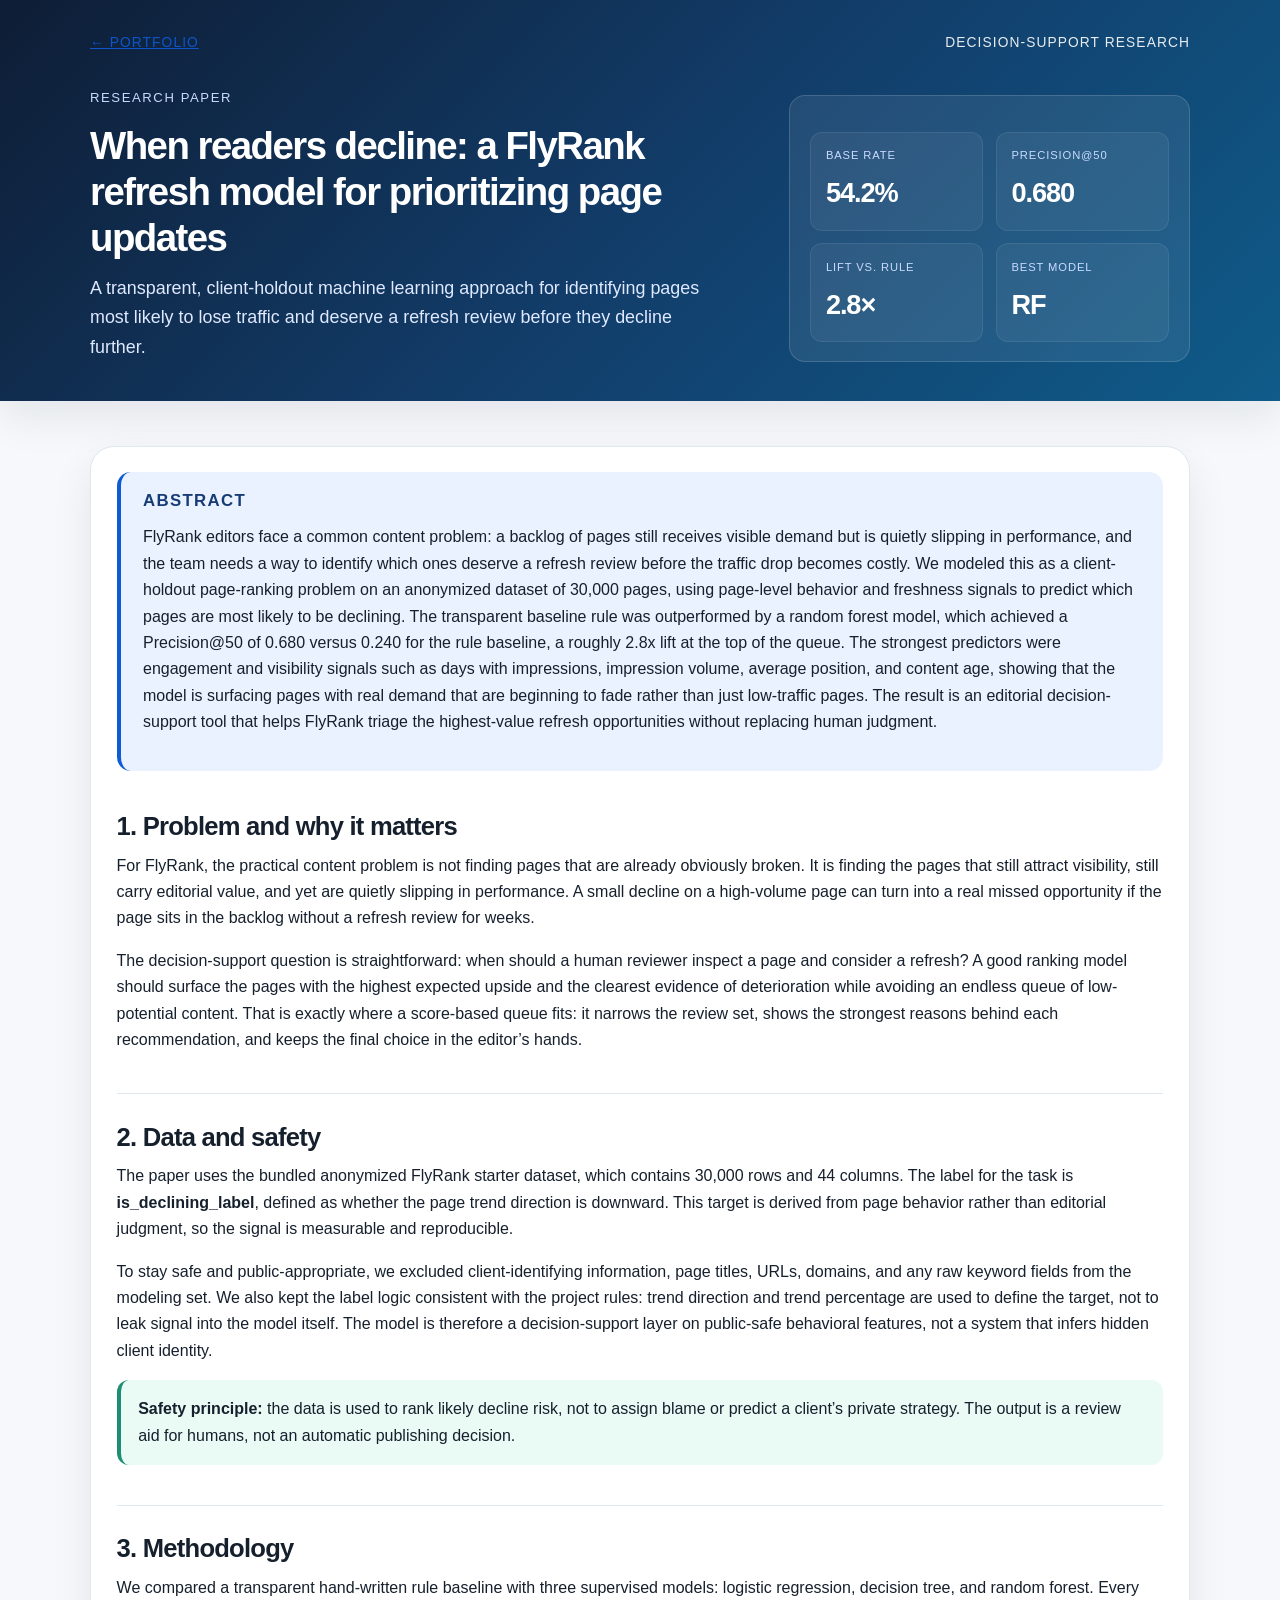
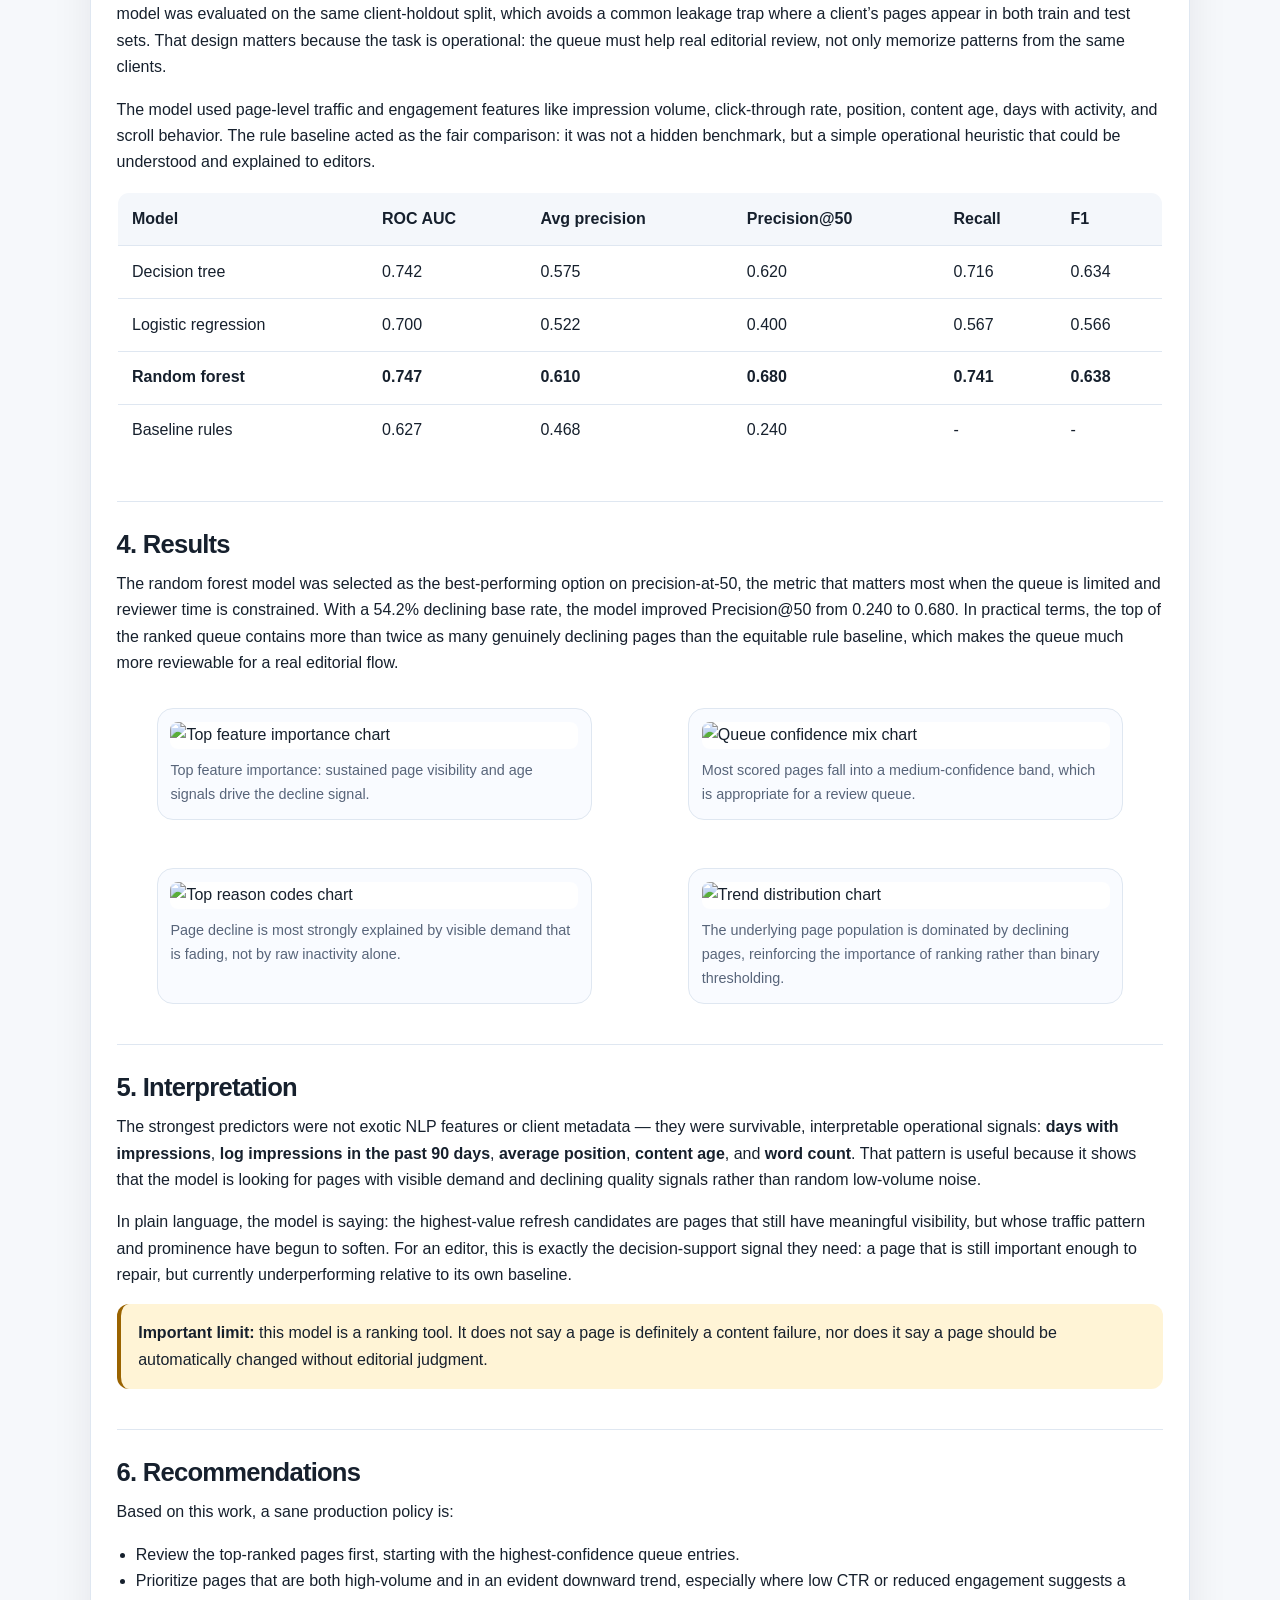
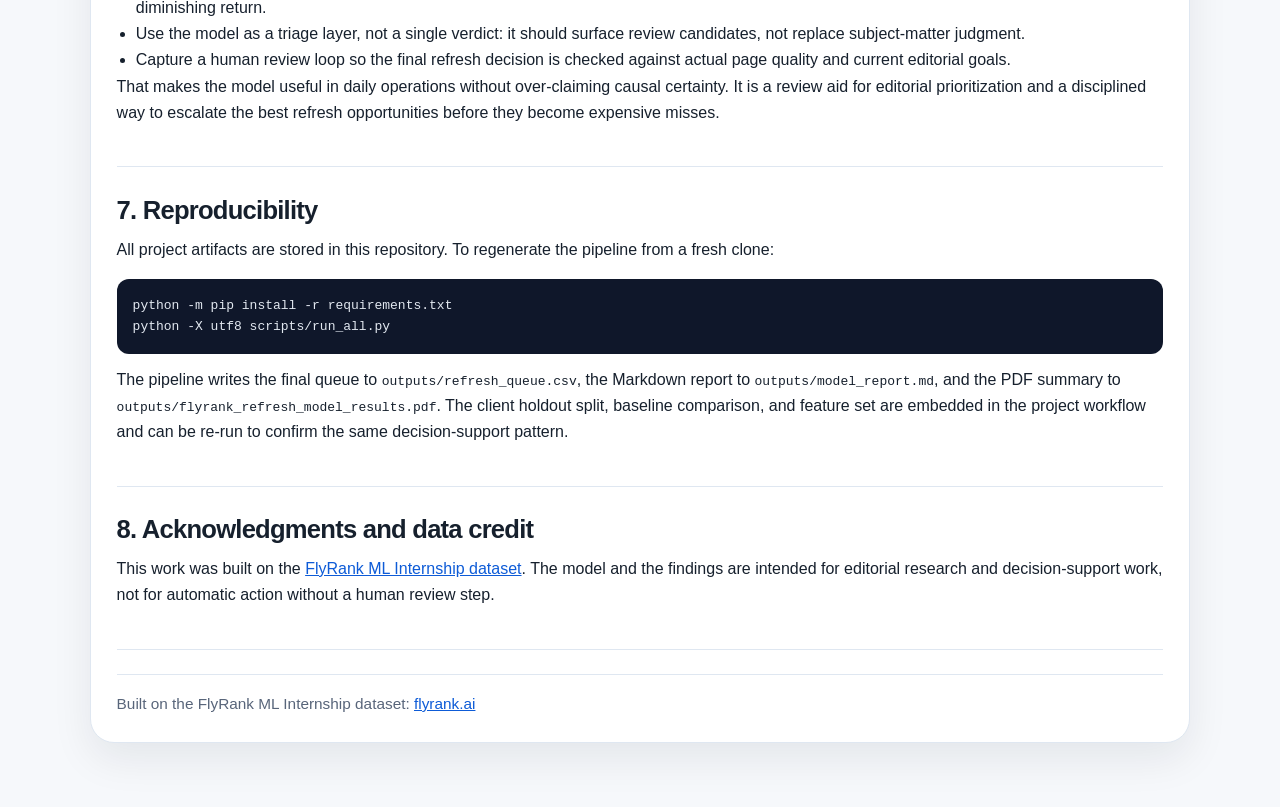
==== flyrank.html @ adb4b044 "ok" ====
<!DOCTYPE html>
<html lang="en">
<head>
  <meta charset="utf-8" />
  <meta name="viewport" content="width=device-width, initial-scale=1" />
  <title>When readers decline: a FlyRank refresh model for prioritizing page updates</title>
  <meta name="description" content="A research page showing how a client-holdout random forest model identifies declining content for editorial refresh review." />
  <style>
    :root {
      --bg: #f6f8fb;
      --panel: #ffffff;
      --heading: #16202d;
      --muted: #58657a;
      --line: #dfe7f1;
      --primary: #0d5bd7;
      --primary-soft: #ebf2ff;
      --accent: #1b8f73;
      --accent-soft: #eafaf5;
      --warning: #9a6300;
      --warning-soft: #fff4d6;
      --shadow: 0 16px 40px rgba(16, 24, 40, 0.08);
    }

    * { box-sizing: border-box; }
    html { scroll-behavior: smooth; }
    body {
      margin: 0;
      font-family: Inter, "Segoe UI", sans-serif;
      background: var(--bg);
      color: var(--heading);
      line-height: 1.65;
    }

    a { color: var(--primary); }
    h1, h2, h3 { line-height: 1.2; margin: 0 0 0.7em; }
    p { margin: 0 0 1rem; }

    .container {
      width: min(1100px, calc(100% - 32px));
      margin: 0 auto;
    }

    .masthead {
      background: linear-gradient(135deg, #0e1d35, #123d6a 52%, #0f5b89);
      color: white;
      padding: 2rem 0 2.4rem;
      box-shadow: var(--shadow);
    }

    .topbar {
      display: flex;
      justify-content: space-between;
      align-items: center;
      gap: 1rem;
      margin-bottom: 2rem;
      font-size: 0.86rem;
      letter-spacing: 0.08em;
      text-transform: uppercase;
      opacity: 0.9;
    }

    .hero {
      display: grid;
      grid-template-columns: 1.5fr 0.9fr;
      gap: 2rem;
      align-items: end;
    }

    .eyebrow {
      font-size: 0.82rem;
      letter-spacing: 0.12em;
      text-transform: uppercase;
      color: #c9dbff;
      margin: 0 0 0.9rem;
    }

    h1 {
      font-size: clamp(2.1rem, 3vw, 3.3rem);
      letter-spacing: -0.04em;
      margin-bottom: 0.8rem;
    }

    .deck {
      font-size: 1.12rem;
      max-width: 62ch;
      color: #dfe9ff;
      margin: 0;
    }

    .hero-card {
      background: rgba(255,255,255,0.08);
      border: 1px solid rgba(255,255,255,0.15);
      border-radius: 16px;
      padding: 1.2rem 1.25rem;
    }

    .stat-grid {
      display: grid;
      grid-template-columns: repeat(2, minmax(0,1fr));
      gap: 0.8rem;
      margin-top: 1rem;
    }

    .stat {
      padding: 0.85rem 0.9rem;
      background: rgba(255,255,255,0.05);
      border-radius: 12px;
      border: 1px solid rgba(255,255,255,0.08);
    }

    .stat-label {
      display: block;
      font-size: 0.7rem;
      text-transform: uppercase;
      letter-spacing: 0.08em;
      color: #c9dbff;
      margin-bottom: 0.4rem;
    }

    .stat-value {
      font-size: 1.7rem;
      font-weight: 800;
      letter-spacing: -0.04em;
    }

    main {
      padding: 2.8rem 0 4rem;
    }

    .paper {
      background: var(--panel);
      border: 1px solid var(--line);
      border-radius: 24px;
      box-shadow: var(--shadow);
      padding: clamp(1.2rem, 2vw, 2rem);
    }

    .abstract {
      background: var(--primary-soft);
      border-left: 4px solid var(--primary);
      border-radius: 14px;
      padding: 1.2rem 1.4rem;
      margin: 0 0 2rem;
    }

    .abstract h2 {
      font-size: 1.05rem;
      letter-spacing: 0.08em;
      text-transform: uppercase;
      color: #173c75;
      margin-bottom: 0.8rem;
    }

    .section {
      padding-top: 0.5rem;
      padding-bottom: 1.5rem;
      border-bottom: 1px solid var(--line);
      margin-bottom: 1.2rem;
    }

    .section:last-child { border-bottom: none; }

    .section h2 {
      font-size: clamp(1.5rem, 2vw, 2.2rem);
      letter-spacing: -0.03em;
      margin-bottom: 0.7rem;
    }

    .section h3 {
      font-size: 1.1rem;
      margin-top: 1.2rem;
      margin-bottom: 0.45rem;
    }

    .muted {
      color: var(--muted);
    }

    table {
      width: 100%;
      border-collapse: collapse;
      margin: 1rem 0 1.2rem;
      background: white;
      border: 1px solid var(--line);
      border-radius: 12px;
      overflow: hidden;
    }

    th, td {
      padding: 0.8rem 0.9rem;
      border-bottom: 1px solid var(--line);
      text-align: left;
      vertical-align: top;
    }

    th {
      background: #f4f7fb;
      font-weight: 700;
    }

    tr:last-child td { border-bottom: none; }

    .good {
      color: #0a7f67;
      font-weight: 700;
    }

    .chart-grid {
      display: grid;
      grid-template-columns: repeat(2, minmax(0, 1fr));
      gap: 1rem;
      margin-top: 1rem;
    }

    .chart {
      background: #f9fbff;
      border: 1px solid var(--line);
      border-radius: 16px;
      padding: 0.8rem;
    }

    .chart img {
      display: block;
      width: 100%;
      height: auto;
      border-radius: 8px;
      background: white;
    }

    .chart figcaption {
      margin-top: 0.65rem;
      font-size: 0.9rem;
      color: var(--muted);
    }

    .callout {
      background: var(--accent-soft);
      border-left: 4px solid var(--accent);
      border-radius: 12px;
      padding: 1rem 1.1rem;
      margin: 1rem 0;
    }

    .warning {
      background: var(--warning-soft);
      border-left: 4px solid var(--warning);
    }

    .tight-list {
      margin: 0.6rem 0 0;
      padding-left: 1.2rem;
    }

    .credit {
      margin-top: 1.5rem;
      padding-top: 1rem;
      border-top: 1px solid var(--line);
      font-size: 0.96rem;
      color: var(--muted);
    }

    @media (max-width: 860px) {
      .hero { grid-template-columns: 1fr; }
      .chart-grid { grid-template-columns: 1fr; }
      .topbar { flex-direction: column; align-items: flex-start; }
    }
  </style>
</head>
<body>
  <header class="masthead">
    <div class="container">
      <div class="topbar">
        <a href="index.html" aria-label="Back to Dipson Mishra portfolio">← Portfolio</a>
        <span>Decision-support research</span>
      </div>
      <div class="hero">
        <div>
          <div class="eyebrow">Research paper</div>
          <h1>When readers decline: a FlyRank refresh model for prioritizing page updates</h1>
          <p class="deck">A transparent, client-holdout machine learning approach for identifying pages most likely to lose traffic and deserve a refresh review before they decline further.</p>
        </div>
        <aside class="hero-card" aria-label="Key outcome summary">
          <div class="stat-grid">
            <div class="stat">
              <span class="stat-label">Base rate</span>
              <span class="stat-value">54.2%</span>
            </div>
            <div class="stat">
              <span class="stat-label">Precision@50</span>
              <span class="stat-value">0.680</span>
            </div>
            <div class="stat">
              <span class="stat-label">Lift vs. rule</span>
              <span class="stat-value">2.8×</span>
            </div>
            <div class="stat">
              <span class="stat-label">Best model</span>
              <span class="stat-value">RF</span>
            </div>
          </div>
        </aside>
      </div>
    </div>
  </header>

  <main>
    <div class="container paper">
      <section class="abstract" aria-labelledby="abstract-heading">
        <h2 id="abstract-heading">Abstract</h2>
        <p>FlyRank editors face a common content problem: a backlog of pages still receives visible demand but is quietly slipping in performance, and the team needs a way to identify which ones deserve a refresh review before the traffic drop becomes costly. We modeled this as a client-holdout page-ranking problem on an anonymized dataset of 30,000 pages, using page-level behavior and freshness signals to predict which pages are most likely to be declining. The transparent baseline rule was outperformed by a random forest model, which achieved a Precision@50 of 0.680 versus 0.240 for the rule baseline, a roughly 2.8x lift at the top of the queue. The strongest predictors were engagement and visibility signals such as days with impressions, impression volume, average position, and content age, showing that the model is surfacing pages with real demand that are beginning to fade rather than just low-traffic pages. The result is an editorial decision-support tool that helps FlyRank triage the highest-value refresh opportunities without replacing human judgment.</p>
      </section>

      <section class="section" aria-labelledby="problem-heading">
        <h2 id="problem-heading">1. Problem and why it matters</h2>
        <p>For FlyRank, the practical content problem is not finding pages that are already obviously broken. It is finding the pages that still attract visibility, still carry editorial value, and yet are quietly slipping in performance. A small decline on a high-volume page can turn into a real missed opportunity if the page sits in the backlog without a refresh review for weeks.</p>
        <p>The decision-support question is straightforward: when should a human reviewer inspect a page and consider a refresh? A good ranking model should surface the pages with the highest expected upside and the clearest evidence of deterioration while avoiding an endless queue of low-potential content. That is exactly where a score-based queue fits: it narrows the review set, shows the strongest reasons behind each recommendation, and keeps the final choice in the editor’s hands.</p>
      </section>

      <section class="section" aria-labelledby="data-heading">
        <h2 id="data-heading">2. Data and safety</h2>
        <p>The paper uses the bundled anonymized FlyRank starter dataset, which contains 30,000 rows and 44 columns. The label for the task is <strong>is_declining_label</strong>, defined as whether the page trend direction is downward. This target is derived from page behavior rather than editorial judgment, so the signal is measurable and reproducible.</p>
        <p>To stay safe and public-appropriate, we excluded client-identifying information, page titles, URLs, domains, and any raw keyword fields from the modeling set. We also kept the label logic consistent with the project rules: trend direction and trend percentage are used to define the target, not to leak signal into the model itself. The model is therefore a decision-support layer on public-safe behavioral features, not a system that infers hidden client identity.</p>
        <div class="callout">
          <strong>Safety principle:</strong> the data is used to rank likely decline risk, not to assign blame or predict a client’s private strategy. The output is a review aid for humans, not an automatic publishing decision.
        </div>
      </section>

      <section class="section" aria-labelledby="method-heading">
        <h2 id="method-heading">3. Methodology</h2>
        <p>We compared a transparent hand-written rule baseline with three supervised models: logistic regression, decision tree, and random forest. Every model was evaluated on the same client-holdout split, which avoids a common leakage trap where a client’s pages appear in both train and test sets. That design matters because the task is operational: the queue must help real editorial review, not only memorize patterns from the same clients.</p>
        <p>The model used page-level traffic and engagement features like impression volume, click-through rate, position, content age, days with activity, and scroll behavior. The rule baseline acted as the fair comparison: it was not a hidden benchmark, but a simple operational heuristic that could be understood and explained to editors.</p>
        <table aria-label="Model metrics table">
          <thead>
            <tr>
              <th>Model</th>
              <th>ROC AUC</th>
              <th>Avg precision</th>
              <th>Precision@50</th>
              <th>Recall</th>
              <th>F1</th>
            </tr>
          </thead>
          <tbody>
            <tr>
              <td>Decision tree</td>
              <td>0.742</td>
              <td>0.575</td>
              <td>0.620</td>
              <td>0.716</td>
              <td>0.634</td>
            </tr>
            <tr>
              <td>Logistic regression</td>
              <td>0.700</td>
              <td>0.522</td>
              <td>0.400</td>
              <td>0.567</td>
              <td>0.566</td>
            </tr>
            <tr>
              <td><strong>Random forest</strong></td>
              <td><strong>0.747</strong></td>
              <td><strong>0.610</strong></td>
              <td><strong>0.680</strong></td>
              <td><strong>0.741</strong></td>
              <td><strong>0.638</strong></td>
            </tr>
            <tr>
              <td>Baseline rules</td>
              <td>0.627</td>
              <td>0.468</td>
              <td>0.240</td>
              <td>-</td>
              <td>-</td>
            </tr>
          </tbody>
        </table>
      </section>

      <section class="section" aria-labelledby="results-heading">
        <h2 id="results-heading">4. Results</h2>
        <p>The random forest model was selected as the best-performing option on precision-at-50, the metric that matters most when the queue is limited and reviewer time is constrained. With a 54.2% declining base rate, the model improved Precision@50 from 0.240 to 0.680. In practical terms, the top of the ranked queue contains more than twice as many genuinely declining pages than the equitable rule baseline, which makes the queue much more reviewable for a real editorial flow.</p>
        <div class="chart-grid">
          <figure class="chart">
            <img src="charts/top_feature_importance.svg" alt="Top feature importance chart" />
            <figcaption>Top feature importance: sustained page visibility and age signals drive the decline signal.</figcaption>
          </figure>
          <figure class="chart">
            <img src="charts/confidence_mix.svg" alt="Queue confidence mix chart" />
            <figcaption>Most scored pages fall into a medium-confidence band, which is appropriate for a review queue.</figcaption>
          </figure>
        </div>
        <div class="chart-grid">
          <figure class="chart">
            <img src="charts/top_reason_codes.svg" alt="Top reason codes chart" />
            <figcaption>Page decline is most strongly explained by visible demand that is fading, not by raw inactivity alone.</figcaption>
          </figure>
          <figure class="chart">
            <img src="charts/trend_distribution.svg" alt="Trend distribution chart" />
            <figcaption>The underlying page population is dominated by declining pages, reinforcing the importance of ranking rather than binary thresholding.</figcaption>
          </figure>
        </div>
      </section>

      <section class="section" aria-labelledby="interpretation-heading">
        <h2 id="interpretation-heading">5. Interpretation</h2>
        <p>The strongest predictors were not exotic NLP features or client metadata — they were survivable, interpretable operational signals: <strong>days with impressions</strong>, <strong>log impressions in the past 90 days</strong>, <strong>average position</strong>, <strong>content age</strong>, and <strong>word count</strong>. That pattern is useful because it shows that the model is looking for pages with visible demand and declining quality signals rather than random low-volume noise.</p>
        <p>In plain language, the model is saying: the highest-value refresh candidates are pages that still have meaningful visibility, but whose traffic pattern and prominence have begun to soften. For an editor, this is exactly the decision-support signal they need: a page that is still important enough to repair, but currently underperforming relative to its own baseline.</p>
        <div class="callout warning">
          <strong>Important limit:</strong> this model is a ranking tool. It does not say a page is definitely a content failure, nor does it say a page should be automatically changed without editorial judgment.
        </div>
      </section>

      <section class="section" aria-labelledby="recommendation-heading">
        <h2 id="recommendation-heading">6. Recommendations</h2>
        <p>Based on this work, a sane production policy is:</p>
        <ul class="tight-list">
          <li>Review the top-ranked pages first, starting with the highest-confidence queue entries.</li>
          <li>Prioritize pages that are both high-volume and in an evident downward trend, especially where low CTR or reduced engagement suggests a diminishing return.</li>
          <li>Use the model as a triage layer, not a single verdict: it should surface review candidates, not replace subject-matter judgment.</li>
          <li>Capture a human review loop so the final refresh decision is checked against actual page quality and current editorial goals.</li>
        </ul>
        <p>That makes the model useful in daily operations without over-claiming causal certainty. It is a review aid for editorial prioritization and a disciplined way to escalate the best refresh opportunities before they become expensive misses.</p>
      </section>

      <section class="section" aria-labelledby="repro-heading">
        <h2 id="repro-heading">7. Reproducibility</h2>
        <p>All project artifacts are stored in this repository. To regenerate the pipeline from a fresh clone:</p>
        <pre style="padding: 1rem; background: #0f172a; color: #e2e8f0; border-radius: 12px; overflow-x: auto; margin: 0.8rem 0;">python -m pip install -r requirements.txt
python -X utf8 scripts/run_all.py</pre>
        <p>The pipeline writes the final queue to <code>outputs/refresh_queue.csv</code>, the Markdown report to <code>outputs/model_report.md</code>, and the PDF summary to <code>outputs/flyrank_refresh_model_results.pdf</code>. The client holdout split, baseline comparison, and feature set are embedded in the project workflow and can be re-run to confirm the same decision-support pattern.</p>
      </section>

      <section class="section" aria-labelledby="credit-heading">
        <h2 id="credit-heading">8. Acknowledgments and data credit</h2>
        <p>This work was built on the <a href="https://flyrank.ai" target="_blank" rel="noreferrer">FlyRank ML Internship dataset</a>. The model and the findings are intended for editorial research and decision-support work, not for automatic action without a human review step.</p>
      </section>

      <div class="credit">
        Built on the FlyRank ML Internship dataset: <a href="https://flyrank.ai" target="_blank" rel="noreferrer">flyrank.ai</a>
      </div>
    </div>
  </main>
</body>
</html>
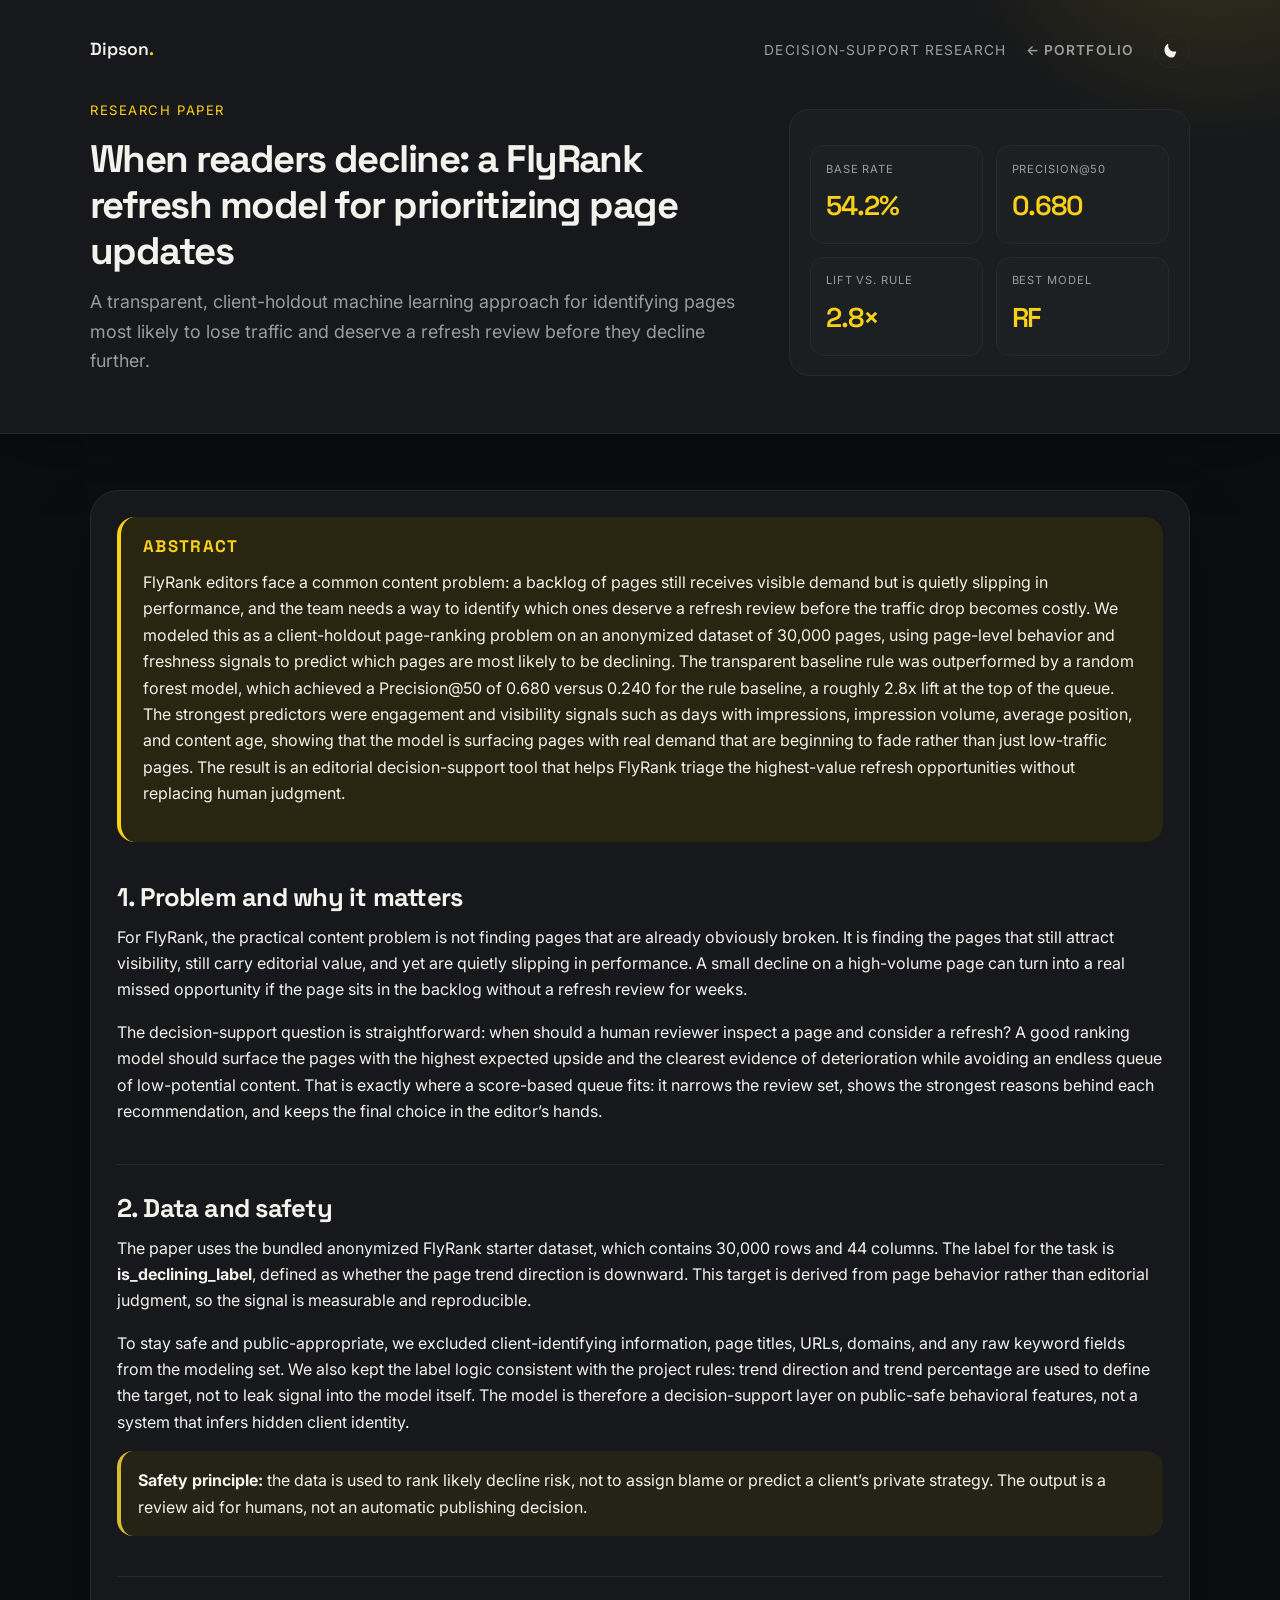
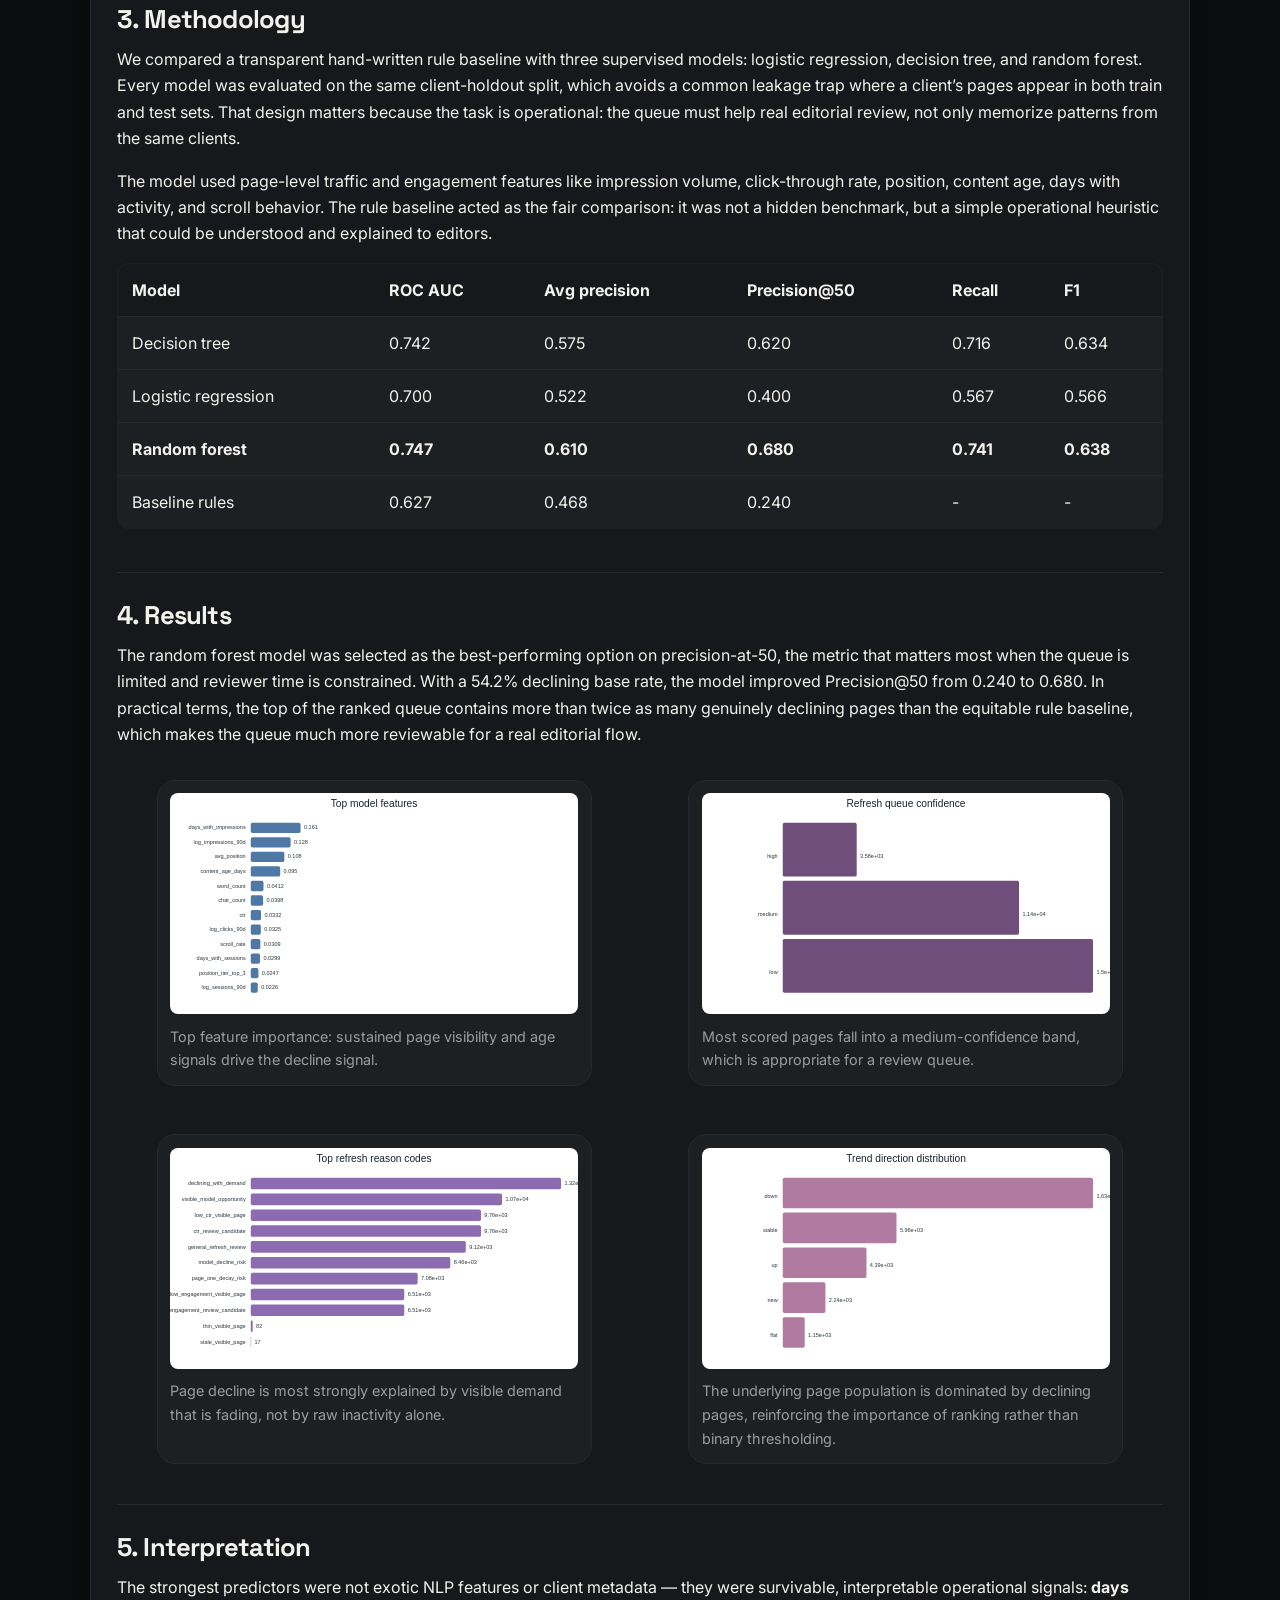
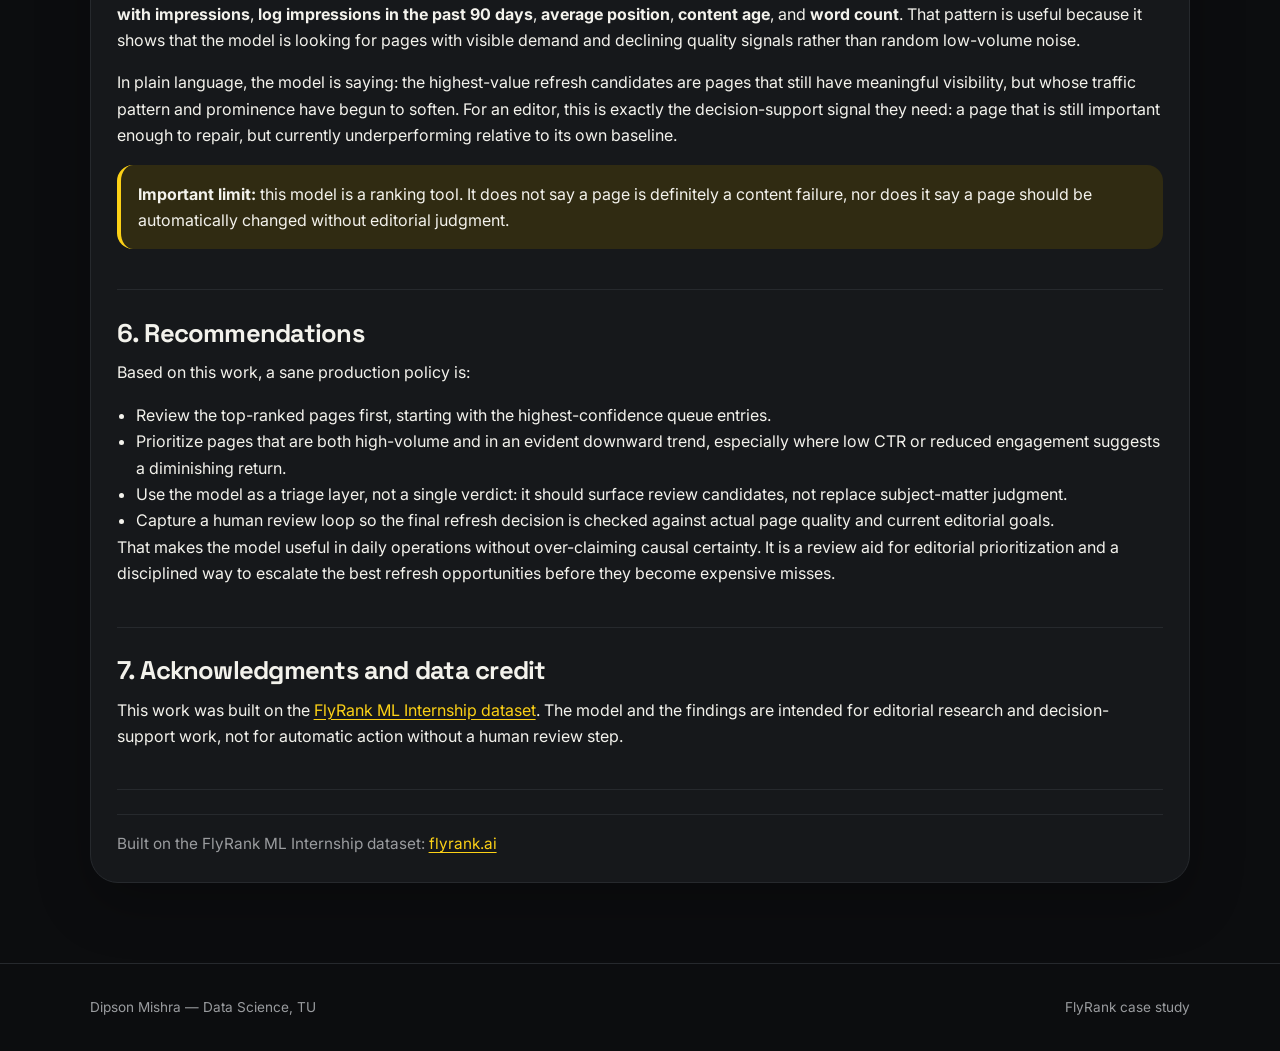
==== commit 95851f48: "ok" ====
--- a/flyrank.html
+++ b/flyrank.html
@@ -6,34 +6,67 @@
   <meta name="viewport" content="width=device-width, initial-scale=1" />
   <title>When readers decline: a FlyRank refresh model for prioritizing page updates</title>
   <meta name="description" content="A research page showing how a client-holdout random forest model identifies declining content for editorial refresh review." />
+  <link rel="preconnect" href="https://fonts.googleapis.com" />
+  <link rel="preconnect" href="https://fonts.gstatic.com" crossorigin />
+  <link href="https://fonts.googleapis.com/css2?family=Inter:wght@400;500;600&family=Space+Grotesk:wght@400;500;600;700&display=swap" rel="stylesheet" />
+  <script>
+    (function () {
+      try {
+        if (localStorage.getItem('theme') === 'light') {
+          document.documentElement.classList.add('light-mode');
+        }
+      } catch (error) {
+        // Keep the default dark theme if storage is unavailable.
+      }
+    }());
+  </script>
   <style>
     :root {
-      --bg: #f6f8fb;
+      --bg: #0c0d0f;
+      --panel: #16181b;
+      --panel-raised: #1d2023;
+      --heading: #f3f2ec;
+      --muted: #9a9c9f;
+      --line: #26292d;
+      --primary: #fcd116;
+      --primary-soft: #282510;
+      --accent: #d6bc31;
+      --accent-soft: #242316;
+      --warning: #fcd116;
+      --warning-soft: #302b12;
+      --shadow: 0 22px 55px rgba(0, 0, 0, 0.24);
+    }
+
+    :root.light-mode {
+      --bg: #f9fafb;
       --panel: #ffffff;
-      --heading: #16202d;
-      --muted: #58657a;
-      --line: #dfe7f1;
-      --primary: #0d5bd7;
-      --primary-soft: #ebf2ff;
-      --accent: #1b8f73;
-      --accent-soft: #eafaf5;
-      --warning: #9a6300;
+      --panel-raised: #f3f4f6;
+      --heading: #111827;
+      --muted: #4b5563;
+      --line: #e5e7eb;
+      --primary: #d97706;
+      --primary-soft: #fef3c7;
+      --accent: #9a6700;
+      --accent-soft: #fff8df;
+      --warning: #b45309;
       --warning-soft: #fff4d6;
-      --shadow: 0 16px 40px rgba(16, 24, 40, 0.08);
+      --shadow: 0 18px 45px rgba(17, 24, 39, 0.08);
     }
 
     * { box-sizing: border-box; }
     html { scroll-behavior: smooth; }
     body {
       margin: 0;
-      font-family: Inter, "Segoe UI", sans-serif;
+      font-family: 'Inter', sans-serif;
       background: var(--bg);
       color: var(--heading);
       line-height: 1.65;
-    }
-
-    a { color: var(--primary); }
-    h1, h2, h3 { line-height: 1.2; margin: 0 0 0.7em; }
+      transition: background 0.3s ease, color 0.3s ease;
+    }
+
+    a { color: var(--primary); text-underline-offset: 0.2em; }
+    a:hover { color: var(--heading); }
+    h1, h2, h3 { font-family: 'Space Grotesk', sans-serif; line-height: 1.2; margin: 0 0 0.7em; }
     p { margin: 0 0 1rem; }
 
     .container {
@@ -42,10 +75,26 @@
     }
 
     .masthead {
-      background: linear-gradient(135deg, #0e1d35, #123d6a 52%, #0f5b89);
-      color: white;
-      padding: 2rem 0 2.4rem;
+      position: relative;
+      overflow: hidden;
+      background: var(--panel);
+      color: var(--heading);
+      padding: 2rem 0 3.6rem;
       box-shadow: var(--shadow);
+      border-bottom: 1px solid var(--line);
+      transition: background 0.3s ease, border-color 0.3s ease;
+    }
+
+    .masthead::after {
+      content: "";
+      position: absolute;
+      width: 38rem;
+      height: 38rem;
+      right: -15rem;
+      top: -28rem;
+      border-radius: 50%;
+      background: radial-gradient(circle, rgba(252, 209, 22, 0.18), transparent 68%);
+      pointer-events: none;
     }
 
     .topbar {
@@ -57,21 +106,51 @@
       font-size: 0.86rem;
       letter-spacing: 0.08em;
       text-transform: uppercase;
-      opacity: 0.9;
-    }
+      color: var(--muted);
+      position: relative;
+      z-index: 1;
+    }
+
+    .topbar a { font-weight: 600; text-decoration: none; }
+    .brand { font-family: 'Space Grotesk', sans-serif; font-size: 1.1rem; letter-spacing: 0; text-transform: none; color: var(--heading); }
+    .brand span { color: var(--primary); }
+    .topbar-actions { display: flex; align-items: center; gap: 1.25rem; }
+    .back-link { color: var(--muted); }
+    .back-link:hover { color: var(--heading); }
+
+    .theme-toggle {
+      display: flex;
+      align-items: center;
+      justify-content: center;
+      width: 36px;
+      height: 36px;
+      padding: 8px;
+      border: 1px solid var(--line);
+      border-radius: 50%;
+      background: transparent;
+      color: var(--heading);
+      cursor: pointer;
+      transition: border-color 0.3s ease, color 0.3s ease, transform 0.3s ease;
+    }
+    .theme-toggle:hover { border-color: var(--primary); color: var(--primary); transform: rotate(15deg); }
+    .theme-toggle svg { width: 18px; height: 18px; fill: currentColor; }
+    .theme-toggle .sun-icon, :root.light-mode .theme-toggle .moon-icon { display: none; }
+    :root.light-mode .theme-toggle .sun-icon { display: block; }
 
     .hero {
       display: grid;
       grid-template-columns: 1.5fr 0.9fr;
       gap: 2rem;
       align-items: end;
+      position: relative;
+      z-index: 1;
     }
 
     .eyebrow {
       font-size: 0.82rem;
       letter-spacing: 0.12em;
       text-transform: uppercase;
-      color: #c9dbff;
+      color: var(--primary);
       margin: 0 0 0.9rem;
     }
 
@@ -84,16 +163,18 @@
     .deck {
       font-size: 1.12rem;
       max-width: 62ch;
-      color: #dfe9ff;
+      color: var(--muted);
       margin: 0;
     }
 
     .hero-card {
-      background: rgba(255,255,255,0.08);
-      border: 1px solid rgba(255,255,255,0.15);
-      border-radius: 16px;
+      background: rgba(29, 32, 35, 0.82);
+      border: 1px solid var(--line);
+      border-radius: 20px;
       padding: 1.2rem 1.25rem;
-    }
+      transition: background 0.3s ease, border-color 0.3s ease, transform 0.5s ease;
+    }
+    .hero-card:hover { transform: translateY(-4px); }
 
     .stat-grid {
       display: grid;
@@ -104,42 +185,47 @@
 
     .stat {
       padding: 0.85rem 0.9rem;
-      background: rgba(255,255,255,0.05);
-      border-radius: 12px;
-      border: 1px solid rgba(255,255,255,0.08);
-    }
+      background: var(--panel-raised);
+      border-radius: 14px;
+      border: 1px solid var(--line);
+      transition: transform 0.35s ease, background 0.3s ease;
+    }
+    .stat:hover { transform: translateY(-3px); }
 
     .stat-label {
       display: block;
       font-size: 0.7rem;
       text-transform: uppercase;
       letter-spacing: 0.08em;
-      color: #c9dbff;
+      color: var(--muted);
       margin-bottom: 0.4rem;
     }
 
     .stat-value {
       font-size: 1.7rem;
-      font-weight: 800;
+      font-family: 'Space Grotesk', sans-serif;
+      font-weight: 600;
+      color: var(--primary);
       letter-spacing: -0.04em;
     }
 
     main {
-      padding: 2.8rem 0 4rem;
+      padding: 3.5rem 0 5rem;
     }
 
     .paper {
       background: var(--panel);
       border: 1px solid var(--line);
-      border-radius: 24px;
+      border-radius: 28px;
       box-shadow: var(--shadow);
       padding: clamp(1.2rem, 2vw, 2rem);
+      transition: background 0.3s ease, border-color 0.3s ease;
     }
 
     .abstract {
       background: var(--primary-soft);
       border-left: 4px solid var(--primary);
-      border-radius: 14px;
+      border-radius: 18px;
       padding: 1.2rem 1.4rem;
       margin: 0 0 2rem;
     }
@@ -148,7 +234,7 @@
       font-size: 1.05rem;
       letter-spacing: 0.08em;
       text-transform: uppercase;
-      color: #173c75;
+      color: var(--primary);
       margin-bottom: 0.8rem;
     }
 
@@ -181,7 +267,7 @@
       width: 100%;
       border-collapse: collapse;
       margin: 1rem 0 1.2rem;
-      background: white;
+      background: var(--panel-raised);
       border: 1px solid var(--line);
       border-radius: 12px;
       overflow: hidden;
@@ -195,14 +281,14 @@
     }
 
     th {
-      background: #f4f7fb;
+      background: var(--panel);
       font-weight: 700;
     }
 
     tr:last-child td { border-bottom: none; }
 
     .good {
-      color: #0a7f67;
+      color: var(--primary);
       font-weight: 700;
     }
 
@@ -214,18 +300,20 @@
     }
 
     .chart {
-      background: #f9fbff;
+      background: var(--panel-raised);
       border: 1px solid var(--line);
-      border-radius: 16px;
+      border-radius: 18px;
       padding: 0.8rem;
-    }
+      transition: transform 0.4s ease, border-color 0.3s ease;
+    }
+    .chart:hover { transform: translateY(-4px); border-color: var(--primary); }
 
     .chart img {
       display: block;
       width: 100%;
       height: auto;
       border-radius: 8px;
-      background: white;
+      background: var(--panel);
     }
 
     .chart figcaption {
@@ -237,7 +325,7 @@
     .callout {
       background: var(--accent-soft);
       border-left: 4px solid var(--accent);
-      border-radius: 12px;
+      border-radius: 16px;
       padding: 1rem 1.1rem;
       margin: 1rem 0;
     }
@@ -260,10 +348,42 @@
       color: var(--muted);
     }
 
+    footer {
+      border-top: 1px solid var(--line);
+      color: var(--muted);
+      font-size: 0.85rem;
+      padding: 2rem 0;
+      transition: border-color 0.3s ease;
+    }
+    .footer-inner { display: flex; justify-content: space-between; gap: 1rem; flex-wrap: wrap; }
+
+    .hero > *, .topbar { opacity: 0; transform: translateY(18px); animation: rise-in 0.8s cubic-bezier(.22,.9,.36,1) forwards; }
+    .topbar { animation-delay: 80ms; }
+    .hero > *:first-child { animation-delay: 180ms; }
+    .hero > *:last-child { animation-delay: 300ms; }
+    .reveal { opacity: 0; transform: translateY(24px); transition: opacity 0.7s cubic-bezier(.22,.9,.36,1), transform 0.7s cubic-bezier(.22,.9,.36,1); }
+    .reveal.is-in { opacity: 1; transform: translateY(0); }
+    @keyframes rise-in { to { opacity: 1; transform: translateY(0); } }
+
+    ::selection { background: var(--primary); color: #141405; }
+    a:focus-visible { outline: 2px solid var(--primary); outline-offset: 3px; border-radius: 4px; }
+
     @media (max-width: 860px) {
       .hero { grid-template-columns: 1fr; }
       .chart-grid { grid-template-columns: 1fr; }
       .topbar { flex-direction: column; align-items: flex-start; }
+    }
+
+    @media (max-width: 600px) {
+      .masthead { padding-bottom: 2.5rem; }
+      main { padding-top: 1.5rem; }
+      .paper { border-radius: 20px; }
+      th, td { padding: 0.7rem; }
+      .topbar-actions { width: 100%; justify-content: space-between; }
+    }
+
+    @media (prefers-reduced-motion: reduce) {
+      *, *::before, *::after { animation-duration: 0.01ms !important; transition-duration: 0.01ms !important; scroll-behavior: auto !important; }
     }
   </style>
 </head>
@@ -271,8 +391,15 @@
   <header class="masthead">
     <div class="container">
       <div class="topbar">
-        <a href="index.html" aria-label="Back to Dipson Mishra portfolio">← Portfolio</a>
-        <span>Decision-support research</span>
+        <a class="brand" href="index.html" aria-label="Back to Dipson Mishra portfolio">Dipson<span>.</span></a>
+        <div class="topbar-actions">
+          <span>Decision-support research</span>
+          <a class="back-link" href="index.html">← Portfolio</a>
+          <button id="theme-toggle" class="theme-toggle" type="button" aria-label="Switch to light theme" aria-pressed="false" title="Switch to light theme">
+            <svg class="sun-icon" viewBox="0 0 24 24" aria-hidden="true"><path d="M12 7a5 5 0 1 0 0 10 5 5 0 0 0 0-10ZM2 13h2a1 1 0 1 0 0-2H2a1 1 0 1 0 0 2Zm18 0h2a1 1 0 1 0 0-2h-2a1 1 0 1 0 0 2ZM11 2v2a1 1 0 1 0 2 0V2a1 1 0 1 0-2 0Zm0 18v2a1 1 0 1 0 2 0v-2a1 1 0 1 0-2 0ZM5.99 4.58a1 1 0 0 0-1.41 1.41l1.06 1.06a1 1 0 0 0 1.41-1.41L5.99 4.58Zm12.37 12.37a1 1 0 0 0-1.41 1.41l1.06 1.06a1 1 0 0 0 1.41-1.41l-1.06-1.06Zm1.06-10.96-1.06 1.06a1 1 0 1 0 1.41 1.41l1.06-1.06a1 1 0 0 0-1.41-1.41ZM7.05 18.36l-1.06 1.06a1 1 0 1 0 1.41 1.41l1.06-1.06a1 1 0 0 0-1.41-1.41Z"/></svg>
+            <svg class="moon-icon" viewBox="0 0 24 24" aria-hidden="true"><path d="M12.12 22C6.54 22 2 17.46 2 11.88c0-3.13 1.46-6.05 3.99-7.93.5-.37 1.2.06 1.08.68-.46 2.38.16 4.81 1.7 6.64 1.54 1.83 3.73 2.89 6 2.89.65 0 1.3-.08 1.94-.23.63-.15 1.15.52.79 1.05C15.93 20.35 14.1 22 12.12 22Z"/></svg>
+          </button>
+        </div>
       </div>
       <div class="hero">
         <div>
@@ -306,18 +433,18 @@
 
   <main>
     <div class="container paper">
-      <section class="abstract" aria-labelledby="abstract-heading">
+      <section class="abstract reveal" aria-labelledby="abstract-heading">
         <h2 id="abstract-heading">Abstract</h2>
         <p>FlyRank editors face a common content problem: a backlog of pages still receives visible demand but is quietly slipping in performance, and the team needs a way to identify which ones deserve a refresh review before the traffic drop becomes costly. We modeled this as a client-holdout page-ranking problem on an anonymized dataset of 30,000 pages, using page-level behavior and freshness signals to predict which pages are most likely to be declining. The transparent baseline rule was outperformed by a random forest model, which achieved a Precision@50 of 0.680 versus 0.240 for the rule baseline, a roughly 2.8x lift at the top of the queue. The strongest predictors were engagement and visibility signals such as days with impressions, impression volume, average position, and content age, showing that the model is surfacing pages with real demand that are beginning to fade rather than just low-traffic pages. The result is an editorial decision-support tool that helps FlyRank triage the highest-value refresh opportunities without replacing human judgment.</p>
       </section>
 
-      <section class="section" aria-labelledby="problem-heading">
+      <section class="section reveal" aria-labelledby="problem-heading">
         <h2 id="problem-heading">1. Problem and why it matters</h2>
         <p>For FlyRank, the practical content problem is not finding pages that are already obviously broken. It is finding the pages that still attract visibility, still carry editorial value, and yet are quietly slipping in performance. A small decline on a high-volume page can turn into a real missed opportunity if the page sits in the backlog without a refresh review for weeks.</p>
         <p>The decision-support question is straightforward: when should a human reviewer inspect a page and consider a refresh? A good ranking model should surface the pages with the highest expected upside and the clearest evidence of deterioration while avoiding an endless queue of low-potential content. That is exactly where a score-based queue fits: it narrows the review set, shows the strongest reasons behind each recommendation, and keeps the final choice in the editor’s hands.</p>
       </section>
 
-      <section class="section" aria-labelledby="data-heading">
+      <section class="section reveal" aria-labelledby="data-heading">
         <h2 id="data-heading">2. Data and safety</h2>
         <p>The paper uses the bundled anonymized FlyRank starter dataset, which contains 30,000 rows and 44 columns. The label for the task is <strong>is_declining_label</strong>, defined as whether the page trend direction is downward. This target is derived from page behavior rather than editorial judgment, so the signal is measurable and reproducible.</p>
         <p>To stay safe and public-appropriate, we excluded client-identifying information, page titles, URLs, domains, and any raw keyword fields from the modeling set. We also kept the label logic consistent with the project rules: trend direction and trend percentage are used to define the target, not to leak signal into the model itself. The model is therefore a decision-support layer on public-safe behavioral features, not a system that infers hidden client identity.</p>
@@ -326,7 +453,7 @@
         </div>
       </section>
 
-      <section class="section" aria-labelledby="method-heading">
+      <section class="section reveal" aria-labelledby="method-heading">
         <h2 id="method-heading">3. Methodology</h2>
         <p>We compared a transparent hand-written rule baseline with three supervised models: logistic regression, decision tree, and random forest. Every model was evaluated on the same client-holdout split, which avoids a common leakage trap where a client’s pages appear in both train and test sets. That design matters because the task is operational: the queue must help real editorial review, not only memorize patterns from the same clients.</p>
         <p>The model used page-level traffic and engagement features like impression volume, click-through rate, position, content age, days with activity, and scroll behavior. The rule baseline acted as the fair comparison: it was not a hidden benchmark, but a simple operational heuristic that could be understood and explained to editors.</p>
@@ -378,7 +505,7 @@
         </table>
       </section>
 
-      <section class="section" aria-labelledby="results-heading">
+      <section class="section reveal" aria-labelledby="results-heading">
         <h2 id="results-heading">4. Results</h2>
         <p>The random forest model was selected as the best-performing option on precision-at-50, the metric that matters most when the queue is limited and reviewer time is constrained. With a 54.2% declining base rate, the model improved Precision@50 from 0.240 to 0.680. In practical terms, the top of the ranked queue contains more than twice as many genuinely declining pages than the equitable rule baseline, which makes the queue much more reviewable for a real editorial flow.</p>
         <div class="chart-grid">
@@ -403,7 +530,7 @@
         </div>
       </section>
 
-      <section class="section" aria-labelledby="interpretation-heading">
+      <section class="section reveal" aria-labelledby="interpretation-heading">
         <h2 id="interpretation-heading">5. Interpretation</h2>
         <p>The strongest predictors were not exotic NLP features or client metadata — they were survivable, interpretable operational signals: <strong>days with impressions</strong>, <strong>log impressions in the past 90 days</strong>, <strong>average position</strong>, <strong>content age</strong>, and <strong>word count</strong>. That pattern is useful because it shows that the model is looking for pages with visible demand and declining quality signals rather than random low-volume noise.</p>
         <p>In plain language, the model is saying: the highest-value refresh candidates are pages that still have meaningful visibility, but whose traffic pattern and prominence have begun to soften. For an editor, this is exactly the decision-support signal they need: a page that is still important enough to repair, but currently underperforming relative to its own baseline.</p>
@@ -412,7 +539,7 @@
         </div>
       </section>
 
-      <section class="section" aria-labelledby="recommendation-heading">
+      <section class="section reveal" aria-labelledby="recommendation-heading">
         <h2 id="recommendation-heading">6. Recommendations</h2>
         <p>Based on this work, a sane production policy is:</p>
         <ul class="tight-list">
@@ -424,23 +551,60 @@
         <p>That makes the model useful in daily operations without over-claiming causal certainty. It is a review aid for editorial prioritization and a disciplined way to escalate the best refresh opportunities before they become expensive misses.</p>
       </section>
 
-      <section class="section" aria-labelledby="repro-heading">
-        <h2 id="repro-heading">7. Reproducibility</h2>
-        <p>All project artifacts are stored in this repository. To regenerate the pipeline from a fresh clone:</p>
-        <pre style="padding: 1rem; background: #0f172a; color: #e2e8f0; border-radius: 12px; overflow-x: auto; margin: 0.8rem 0;">python -m pip install -r requirements.txt
-python -X utf8 scripts/run_all.py</pre>
-        <p>The pipeline writes the final queue to <code>outputs/refresh_queue.csv</code>, the Markdown report to <code>outputs/model_report.md</code>, and the PDF summary to <code>outputs/flyrank_refresh_model_results.pdf</code>. The client holdout split, baseline comparison, and feature set are embedded in the project workflow and can be re-run to confirm the same decision-support pattern.</p>
-      </section>
-
-      <section class="section" aria-labelledby="credit-heading">
-        <h2 id="credit-heading">8. Acknowledgments and data credit</h2>
+      <section class="section reveal" aria-labelledby="credit-heading">
+        <h2 id="credit-heading">7. Acknowledgments and data credit</h2>
         <p>This work was built on the <a href="https://flyrank.ai" target="_blank" rel="noreferrer">FlyRank ML Internship dataset</a>. The model and the findings are intended for editorial research and decision-support work, not for automatic action without a human review step.</p>
       </section>
 
-      <div class="credit">
+      <div class="credit reveal">
         Built on the FlyRank ML Internship dataset: <a href="https://flyrank.ai" target="_blank" rel="noreferrer">flyrank.ai</a>
       </div>
     </div>
   </main>
+  <footer>
+    <div class="container footer-inner">
+      <span>Dipson Mishra — Data Science, TU</span>
+      <span>FlyRank case study</span>
+    </div>
+  </footer>
+  <script>
+    (function () {
+      const root = document.documentElement;
+      const themeToggle = document.getElementById('theme-toggle');
+
+      function syncThemeToggle() {
+        const isLight = root.classList.contains('light-mode');
+        const nextTheme = isLight ? 'dark' : 'light';
+        themeToggle.setAttribute('aria-pressed', String(isLight));
+        themeToggle.setAttribute('aria-label', `Switch to ${nextTheme} theme`);
+        themeToggle.setAttribute('title', `Switch to ${nextTheme} theme`);
+      }
+
+      syncThemeToggle();
+      themeToggle.addEventListener('click', function () {
+        root.classList.toggle('light-mode');
+        try {
+          localStorage.setItem('theme', root.classList.contains('light-mode') ? 'light' : 'dark');
+        } catch (error) {
+          // The selected theme still works for this visit without storage.
+        }
+        syncThemeToggle();
+      });
+
+      if ('IntersectionObserver' in window && !matchMedia('(prefers-reduced-motion: reduce)').matches) {
+        const observer = new IntersectionObserver(function (entries) {
+          entries.forEach(function (entry) {
+            if (entry.isIntersecting) {
+              entry.target.classList.add('is-in');
+              observer.unobserve(entry.target);
+            }
+          });
+        }, { threshold: 0.12, rootMargin: '0px 0px -5% 0px' });
+        document.querySelectorAll('.reveal').forEach(function (element) { observer.observe(element); });
+      } else {
+        document.querySelectorAll('.reveal').forEach(function (element) { element.classList.add('is-in'); });
+      }
+    }());
+  </script>
 </body>
 </html>
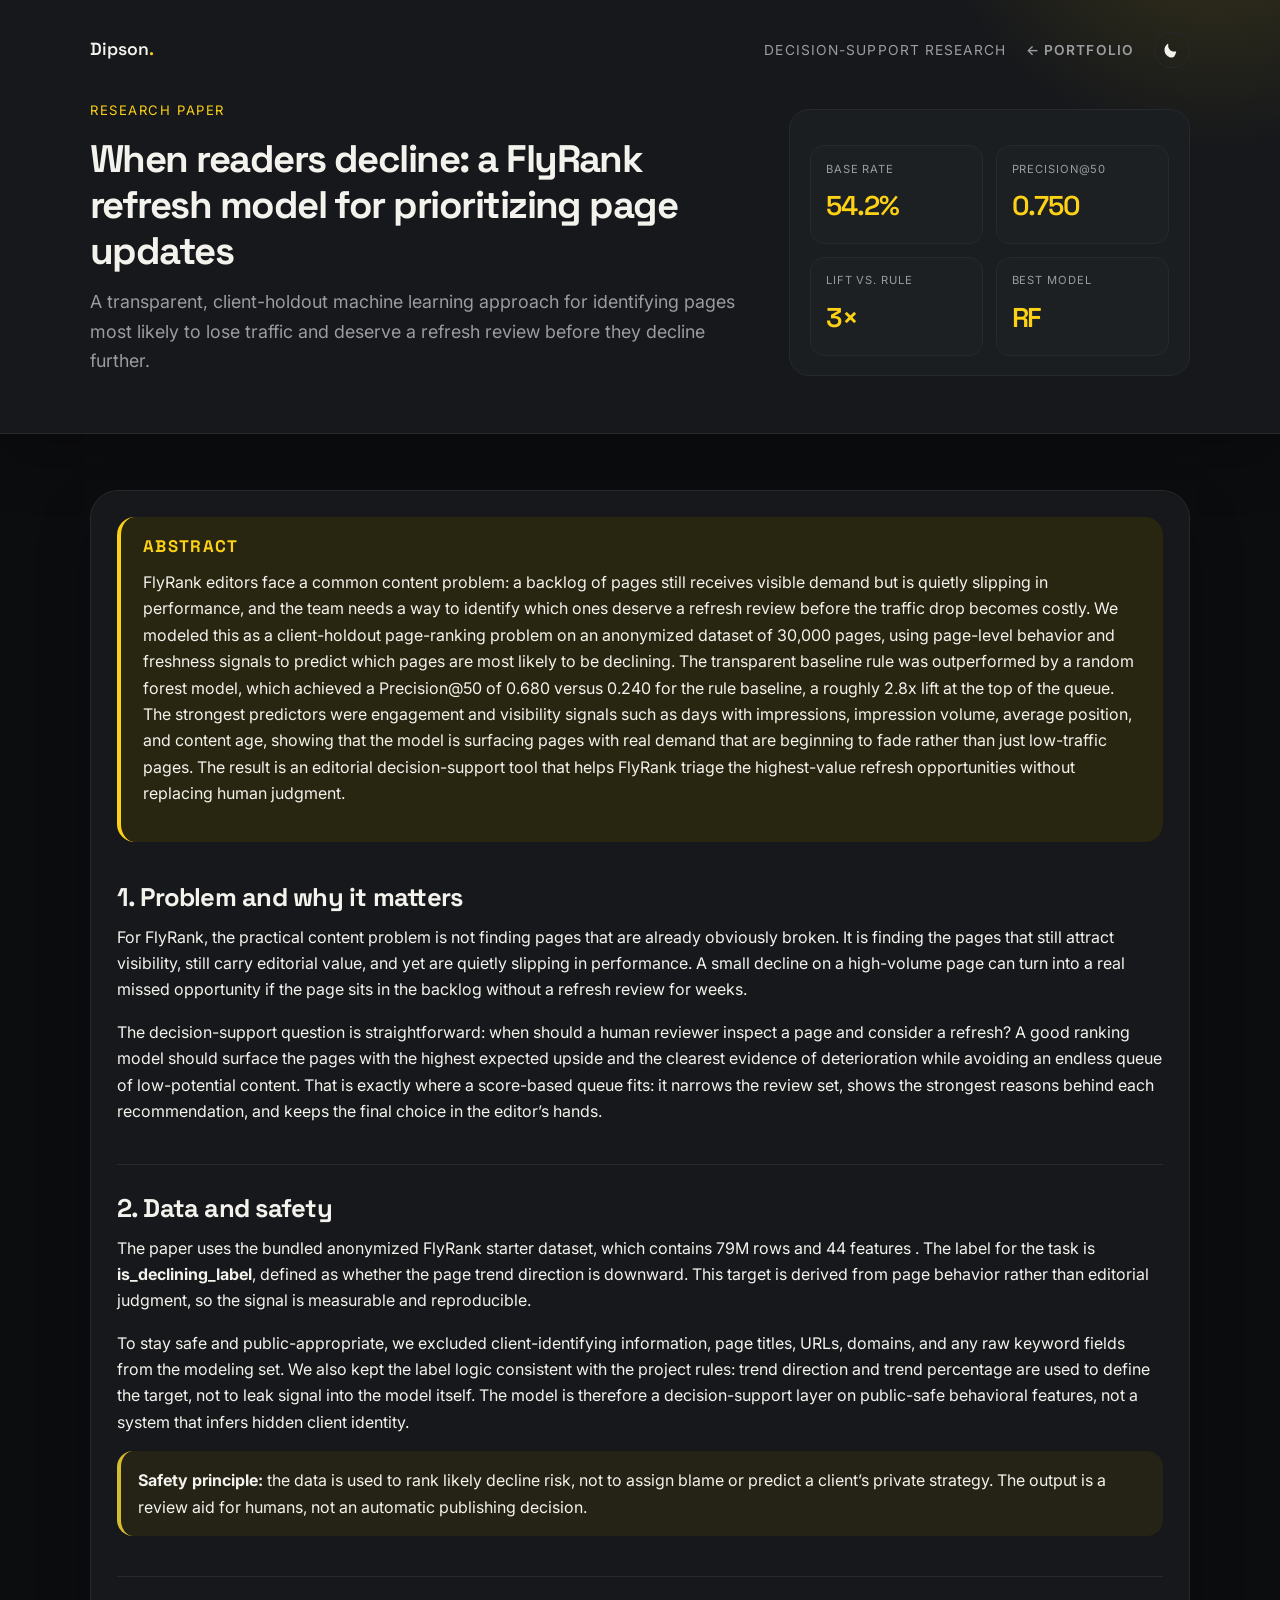
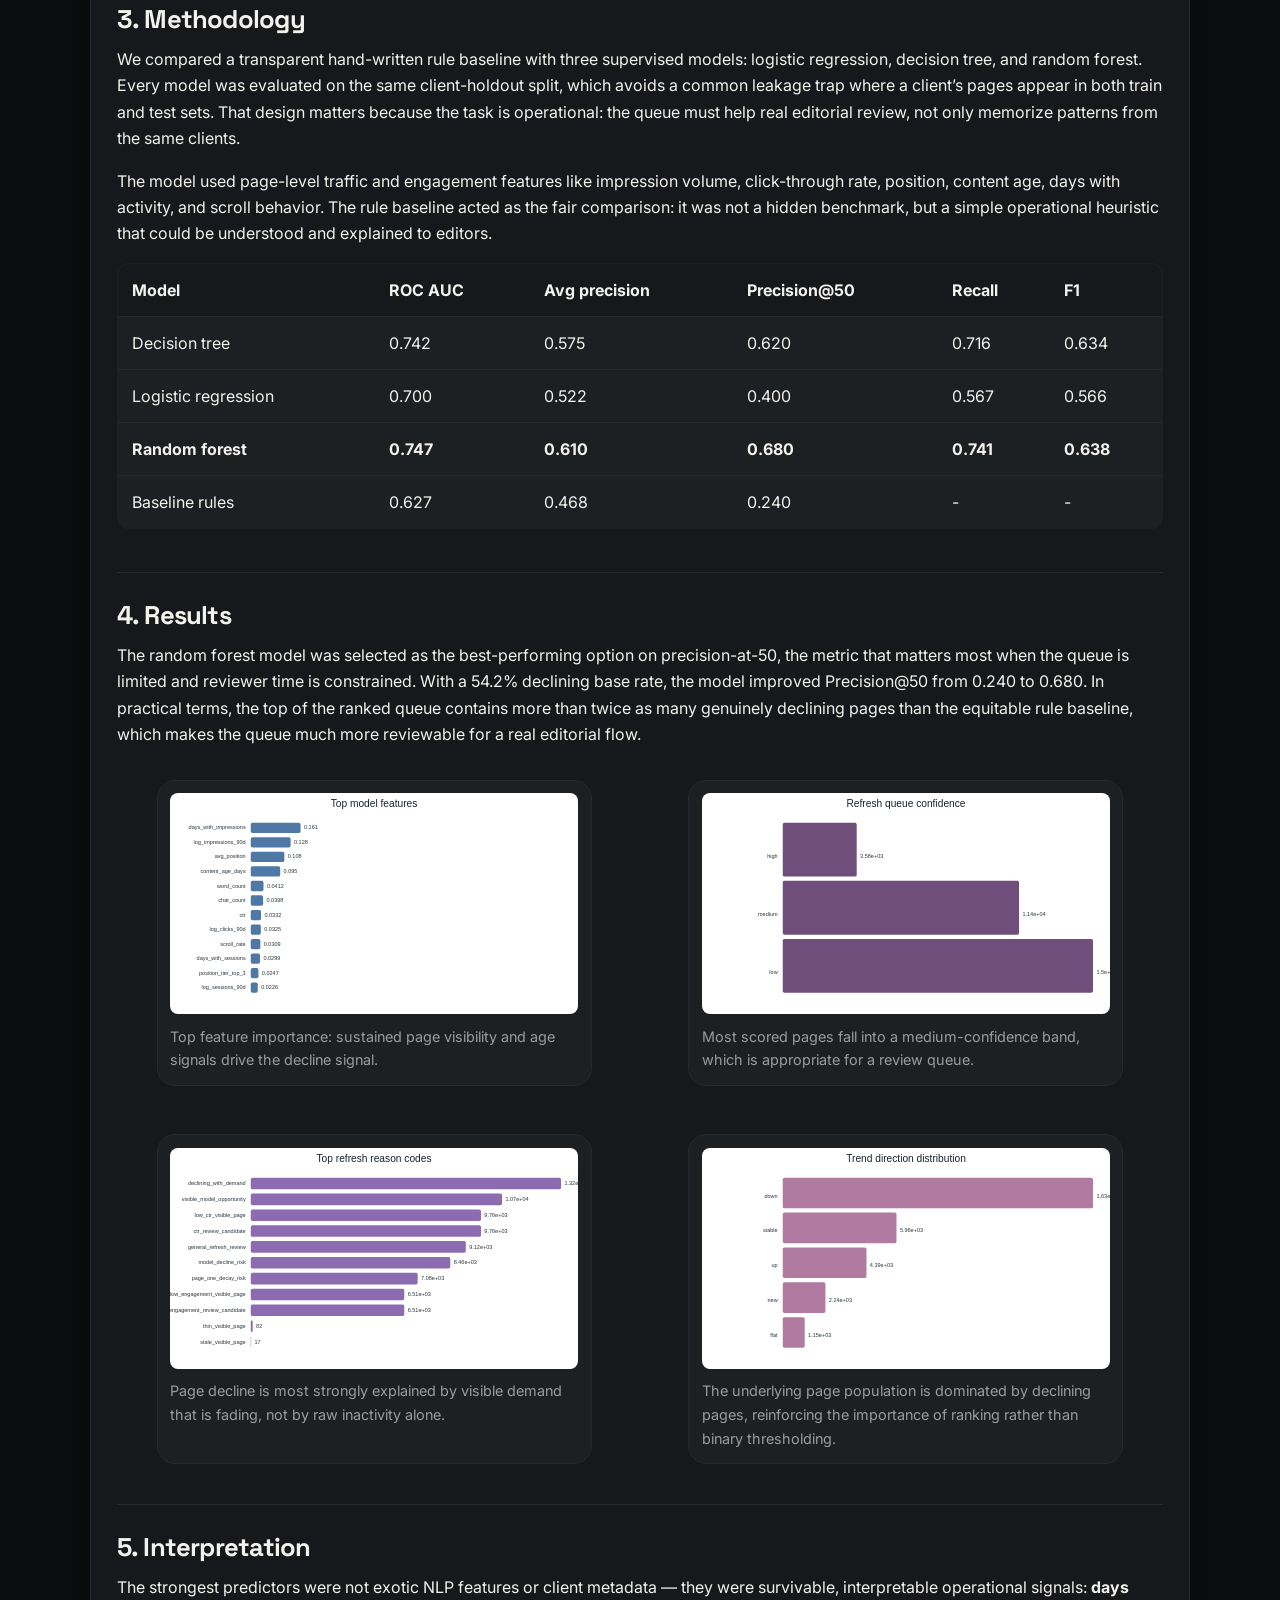
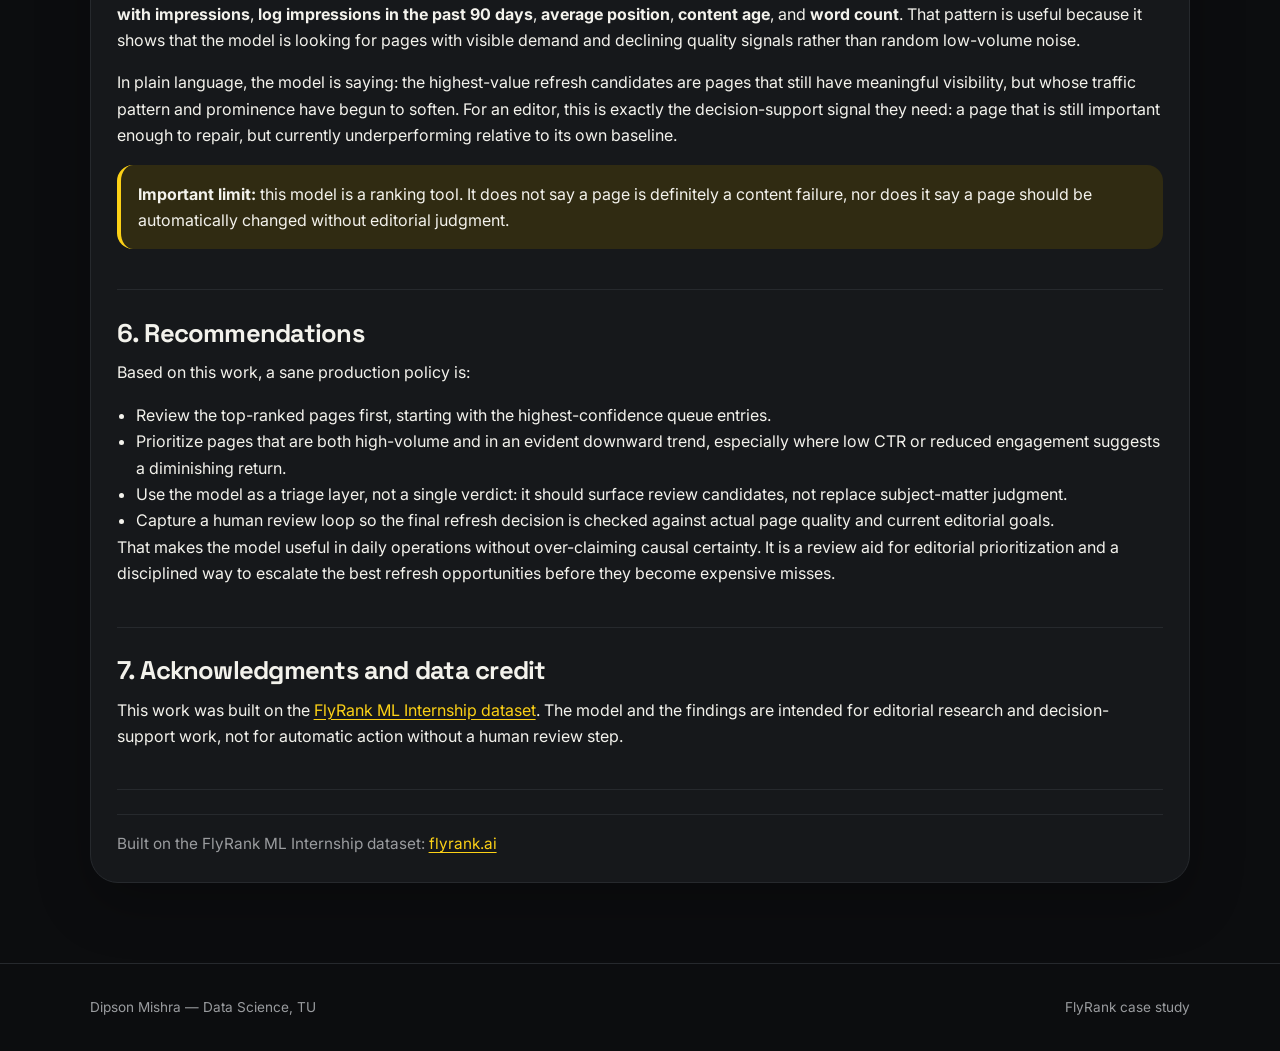
==== commit 53620822: "Update flyrank.html" ====
--- a/flyrank.html
+++ b/flyrank.html
@@ -415,11 +415,11 @@
             </div>
             <div class="stat">
               <span class="stat-label">Precision@50</span>
-              <span class="stat-value">0.680</span>
+              <span class="stat-value">0.750</span>
             </div>
             <div class="stat">
               <span class="stat-label">Lift vs. rule</span>
-              <span class="stat-value">2.8×</span>
+              <span class="stat-value">3×</span>
             </div>
             <div class="stat">
               <span class="stat-label">Best model</span>
@@ -446,7 +446,7 @@
 
       <section class="section reveal" aria-labelledby="data-heading">
         <h2 id="data-heading">2. Data and safety</h2>
-        <p>The paper uses the bundled anonymized FlyRank starter dataset, which contains 30,000 rows and 44 columns. The label for the task is <strong>is_declining_label</strong>, defined as whether the page trend direction is downward. This target is derived from page behavior rather than editorial judgment, so the signal is measurable and reproducible.</p>
+        <p>The paper uses the bundled anonymized FlyRank starter dataset, which contains 79M rows and 44 features . The label for the task is <strong>is_declining_label</strong>, defined as whether the page trend direction is downward. This target is derived from page behavior rather than editorial judgment, so the signal is measurable and reproducible.</p>
         <p>To stay safe and public-appropriate, we excluded client-identifying information, page titles, URLs, domains, and any raw keyword fields from the modeling set. We also kept the label logic consistent with the project rules: trend direction and trend percentage are used to define the target, not to leak signal into the model itself. The model is therefore a decision-support layer on public-safe behavioral features, not a system that infers hidden client identity.</p>
         <div class="callout">
           <strong>Safety principle:</strong> the data is used to rank likely decline risk, not to assign blame or predict a client’s private strategy. The output is a review aid for humans, not an automatic publishing decision.
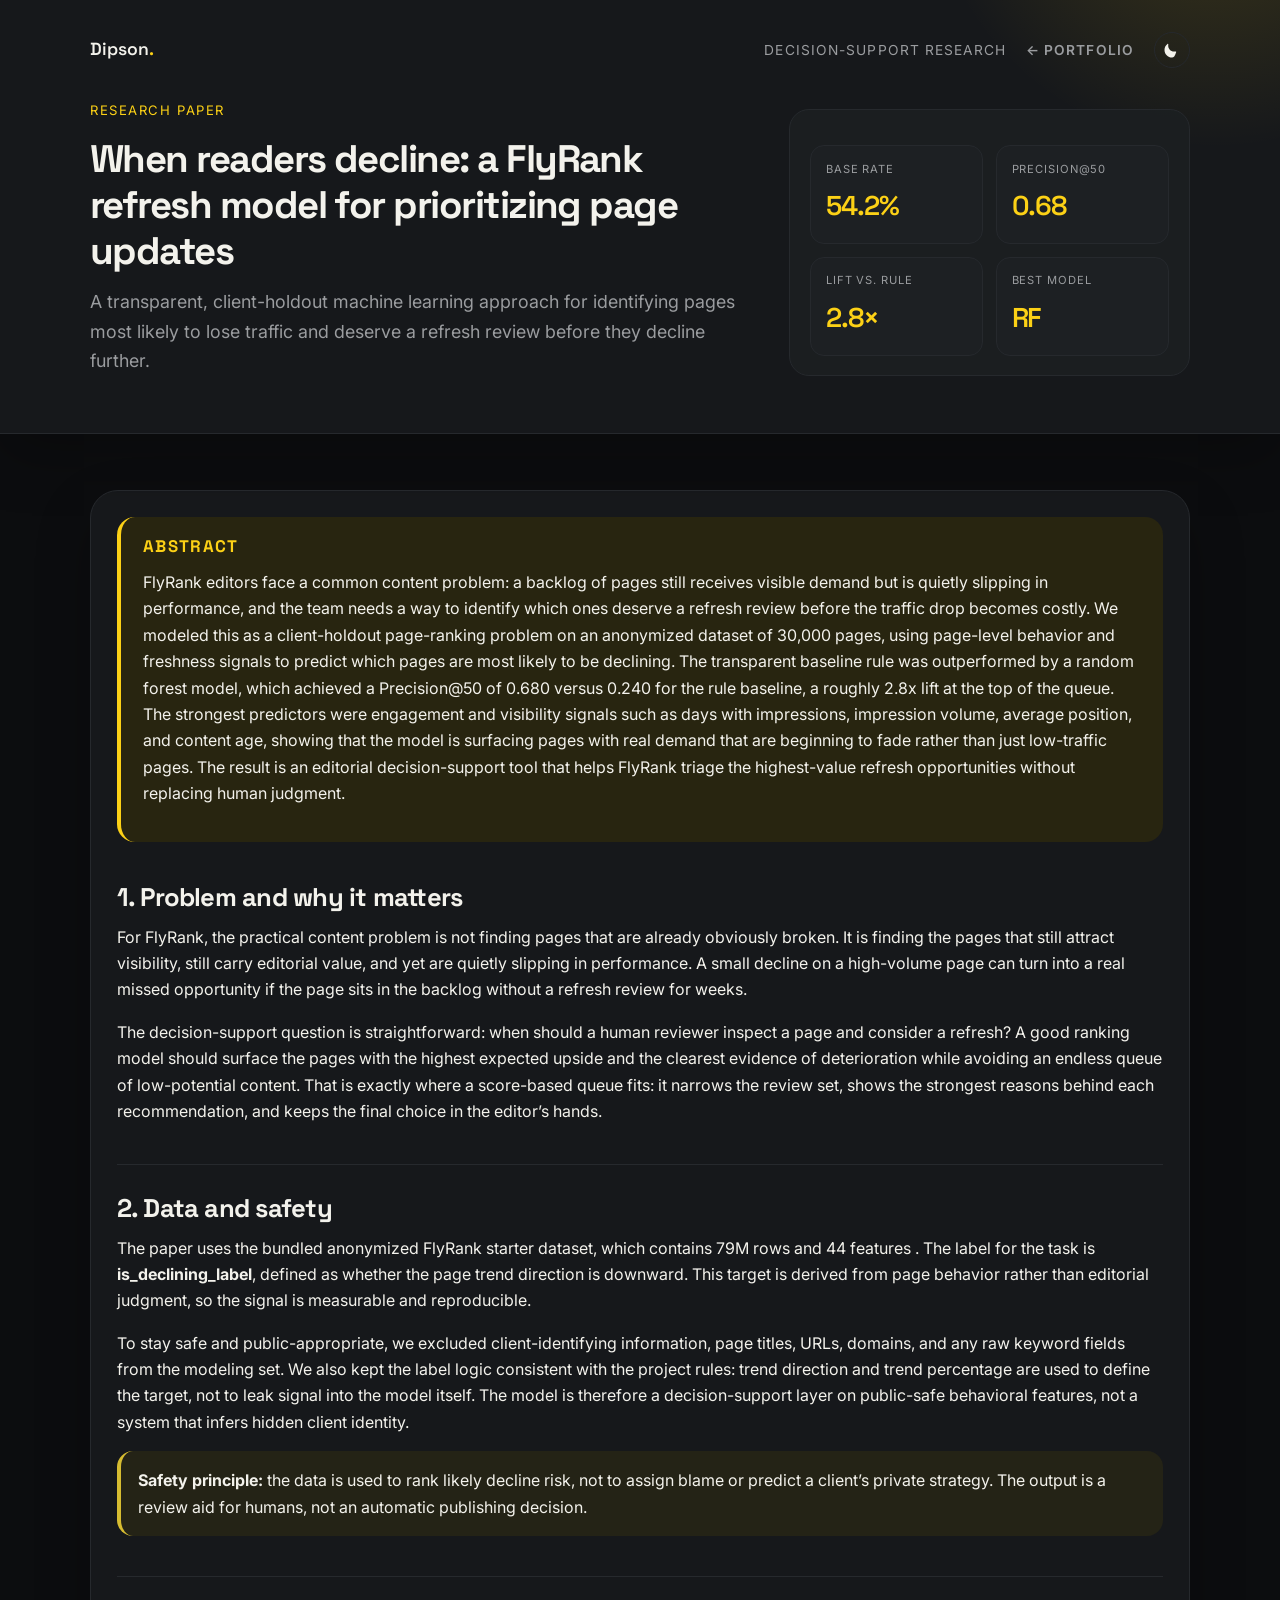
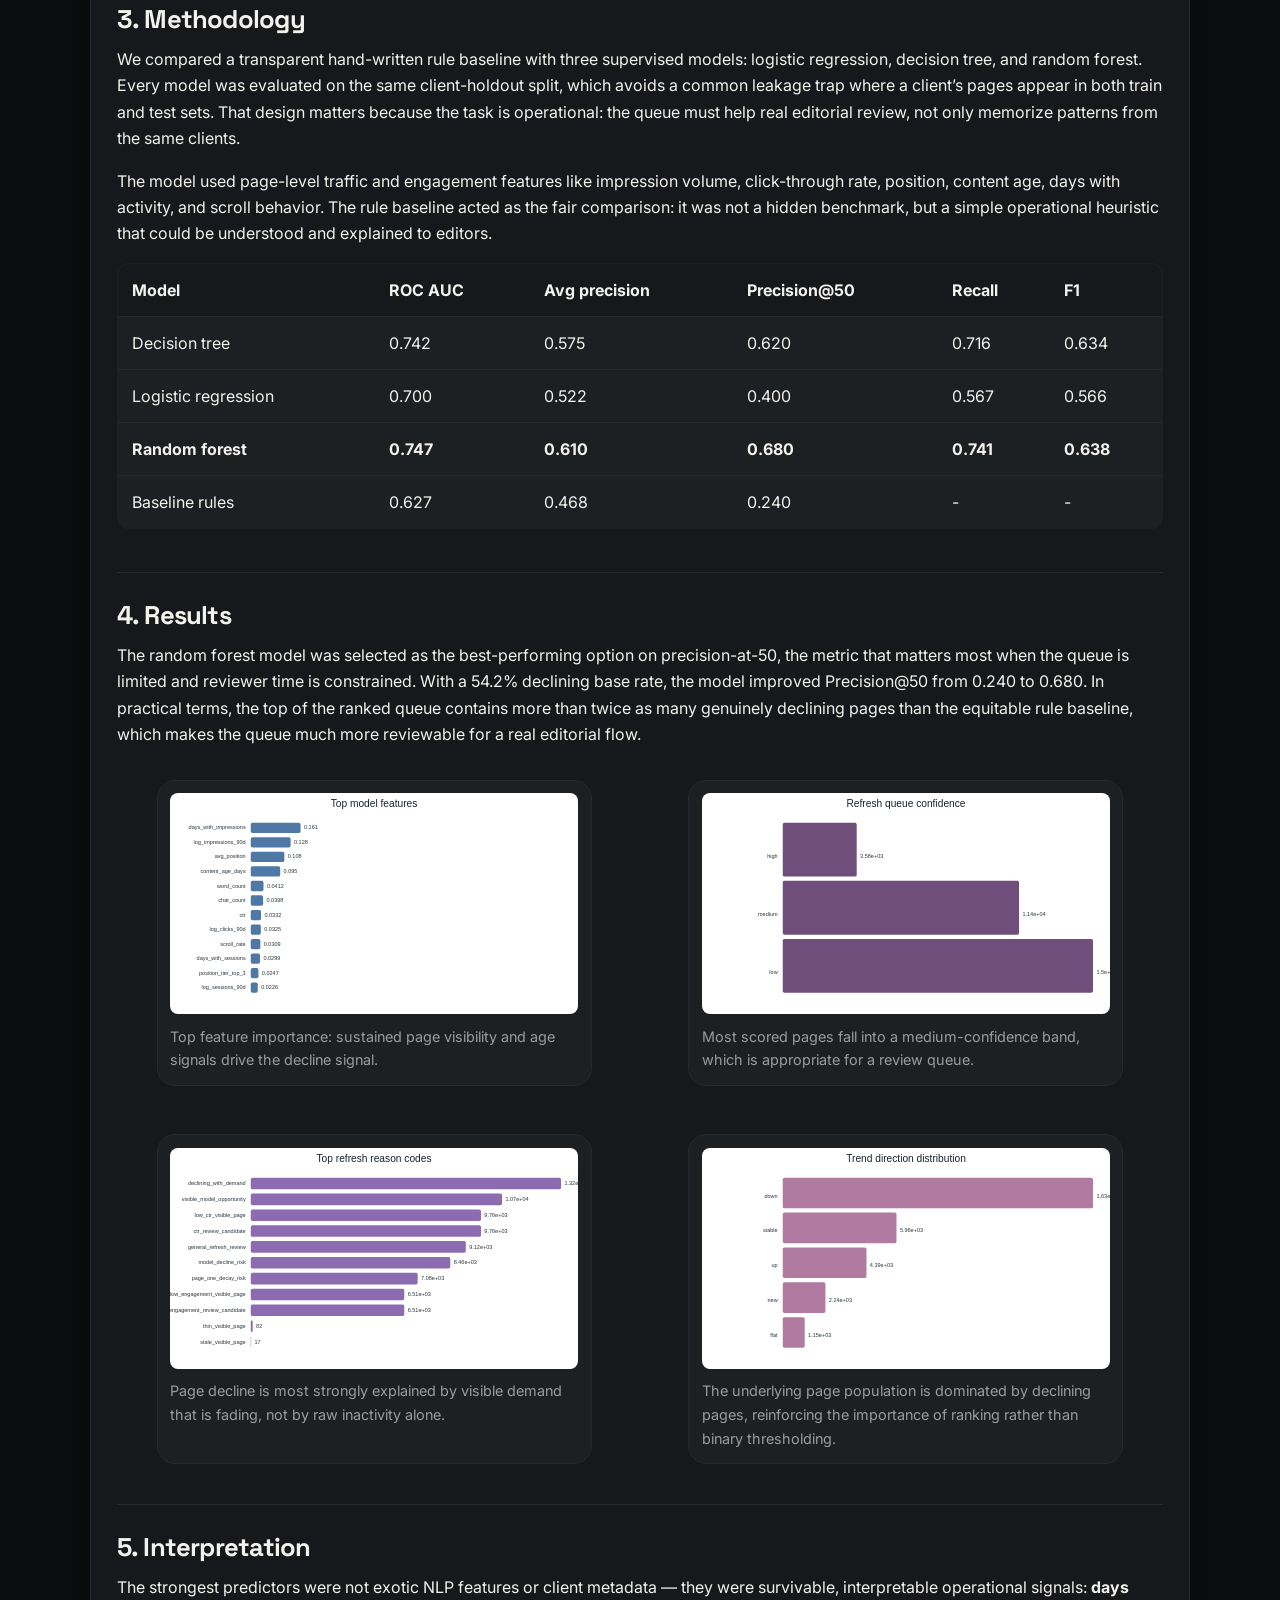
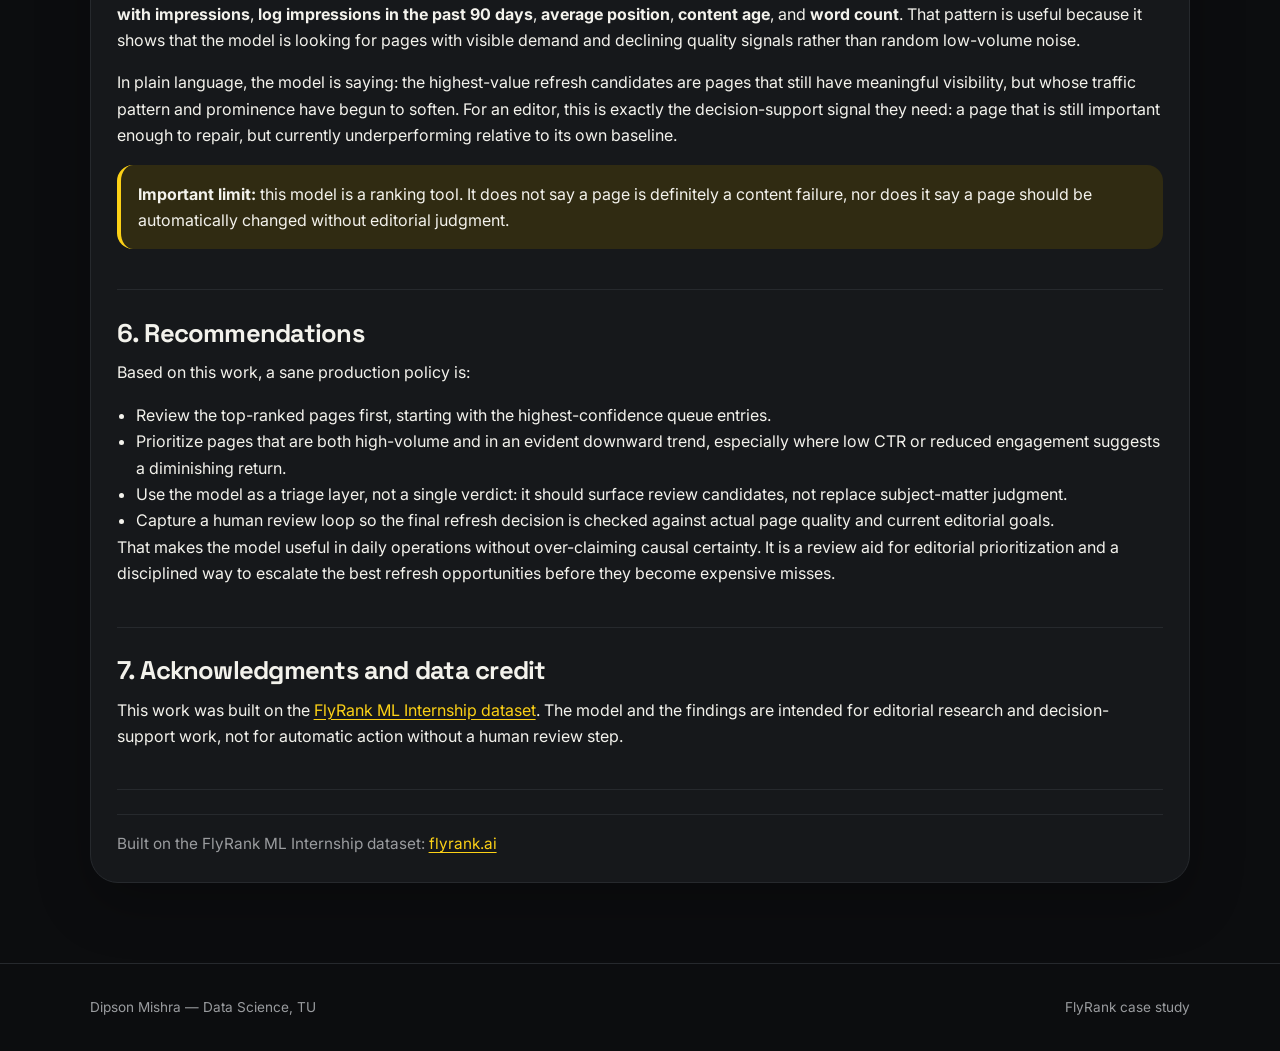
==== commit e7ecde2e: "Update flyrank.html" ====
--- a/flyrank.html
+++ b/flyrank.html
@@ -415,11 +415,11 @@
             </div>
             <div class="stat">
               <span class="stat-label">Precision@50</span>
-              <span class="stat-value">0.750</span>
+              <span class="stat-value">0.68</span>
             </div>
             <div class="stat">
               <span class="stat-label">Lift vs. rule</span>
-              <span class="stat-value">3×</span>
+              <span class="stat-value">2.8×</span>
             </div>
             <div class="stat">
               <span class="stat-label">Best model</span>
